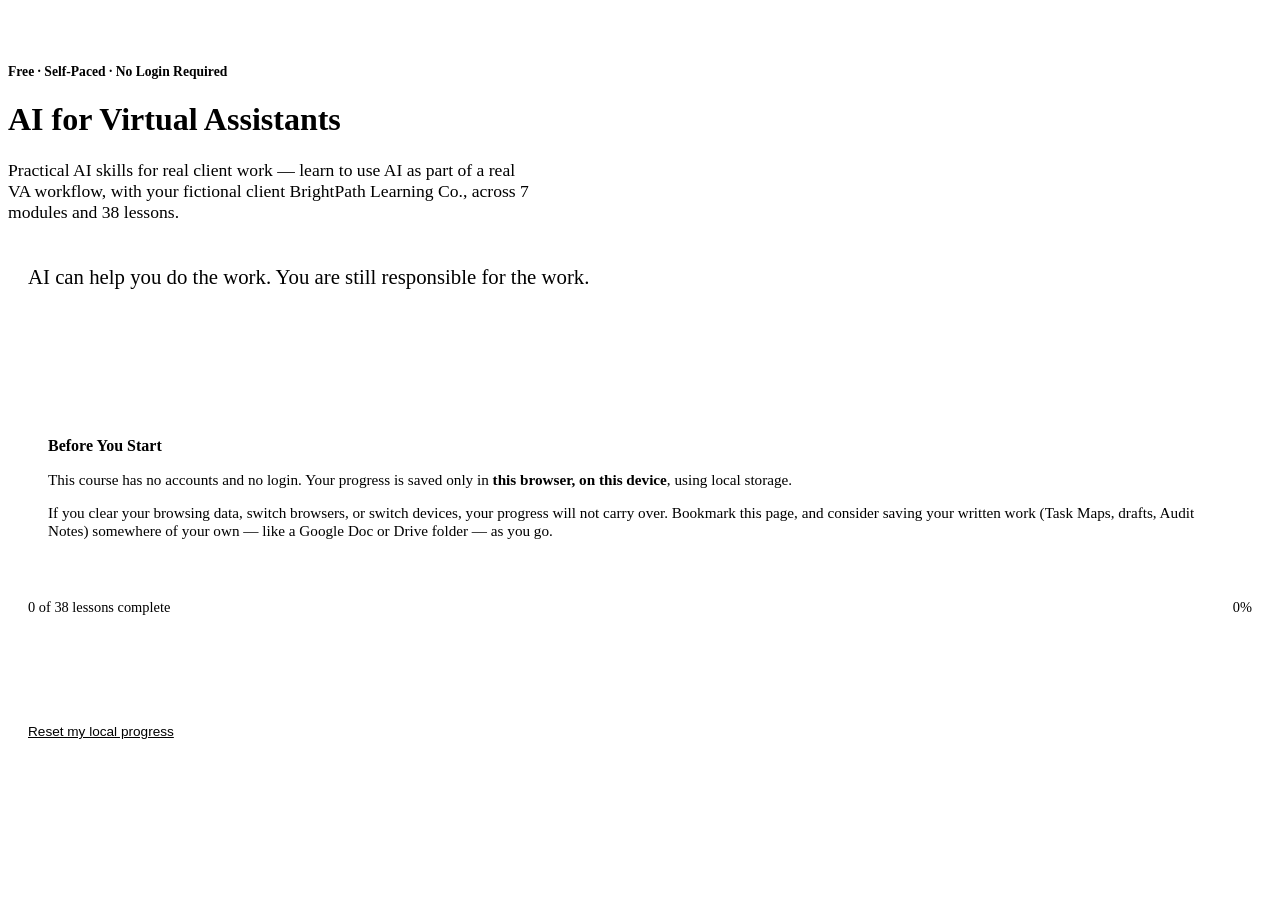
==== index.html @ 712a076e "Add files via upload" ====
<!DOCTYPE html>
<html lang="en">
<head>
<meta charset="UTF-8">
<meta name="viewport" content="width=device-width, initial-scale=1.0">
<title>AI for Virtual Assistants — Practical AI Skills for Real Client Work</title>
<link rel="preconnect" href="https://fonts.googleapis.com">
<link href="https://fonts.googleapis.com/css2?family=Newsreader:wght@500;600;700&family=Inter:wght@400;500;600;700&display=swap" rel="stylesheet">
<link rel="stylesheet" href="/shared/tokens.css">
<style>
  header.hero {
    border-bottom: 1px solid var(--rule);
    padding: 56px 0 40px;
  }
  .eyebrow {
    font-size: 0.85rem;
    color: var(--human);
    font-weight: 600;
    margin-bottom: 10px;
  }
  .hero p.lede { font-size: 1.1rem; color: var(--ink-soft); max-width: 60ch; }
  .promise {
    font-family: var(--font-display);
    font-size: 1.3rem;
    margin: 24px 0 0;
    padding: 18px 20px;
    border-left: 3px solid var(--human);
    background: var(--human-tint);
    border-radius: 0 var(--radius) var(--radius) 0;
  }

  .notice {
    margin: 32px 0;
    padding: 18px 20px;
    background: var(--ai-tint);
    border: 1px solid var(--ai-border);
    border-radius: var(--radius);
  }
  .notice h3 { margin-top: 0; font-size: 1rem; color: var(--ai); }
  .notice p { font-size: 0.95rem; color: var(--ink-soft); margin-bottom: 0.6em; }

  main.wrap { padding: 40px 20px 80px; }

  .course-progress { margin-bottom: 40px; }
  .course-progress .stat-row {
    display: flex;
    justify-content: space-between;
    font-size: 0.9rem;
    color: var(--ink-soft);
    margin-bottom: 8px;
  }

  .module-list { display: flex; flex-direction: column; gap: 14px; }
  .module-card {
    display: block;
    text-decoration: none;
    color: inherit;
  }
  .module-card .card:hover { border-color: var(--human); }
  .module-head {
    display: flex;
    justify-content: space-between;
    align-items: baseline;
    gap: 12px;
  }
  .module-num {
    font-family: var(--font-display);
    color: var(--human);
    font-weight: 600;
    font-size: 0.95rem;
  }
  .module-title { font-family: var(--font-display); font-size: 1.15rem; margin: 4px 0 10px; }
  .module-meta { font-size: 0.85rem; color: var(--ink-soft); }

  .reset-row {
    margin-top: 48px;
    padding-top: 20px;
    border-top: 1px solid var(--rule);
    font-size: 0.85rem;
    color: var(--ink-soft);
  }
  .reset-row button {
    background: none;
    border: none;
    color: var(--ink-soft);
    text-decoration: underline;
    cursor: pointer;
    font-size: 0.85rem;
    padding: 0;
  }
</style>
</head>
<body>

<header class="hero">
  <div class="wrap">
    <div class="eyebrow">Free · Self-Paced · No Login Required</div>
    <h1>AI for Virtual Assistants</h1>
    <p class="lede">Practical AI skills for real client work — learn to use AI as part of a real VA workflow, with your fictional client BrightPath Learning Co., across 7 modules and 38 lessons.</p>
    <p class="promise">AI can help you do the work. You are still responsible for the work.</p>
  </div>
</header>

<main class="wrap">

  <div class="notice">
    <h3>Before You Start</h3>
    <p>This course has no accounts and no login. Your progress is saved only in <strong>this browser, on this device</strong>, using local storage.</p>
    <p>If you clear your browsing data, switch browsers, or switch devices, your progress will not carry over. Bookmark this page, and consider saving your written work (Task Maps, drafts, Audit Notes) somewhere of your own — like a Google Doc or Drive folder — as you go.</p>
  </div>

  <section class="course-progress">
    <div class="stat-row">
      <span id="progressLabel">0 of 38 lessons complete</span>
      <span id="progressPercent">0%</span>
    </div>
    <div class="progress-track"><div class="progress-fill" id="progressFill" style="width:0%"></div></div>
  </section>

  <section class="module-list" id="moduleList"></section>

  <div class="reset-row">
    <button id="resetBtn" type="button">Reset my local progress</button>
  </div>

</main>

<script src="/shared/course-data.js"></script>
<script src="/shared/progress.js"></script>
<script>
  function render() {
    const cp = AIVAProgress.courseProgress();
    const pct = Math.round((cp.done / cp.total) * 100);
    document.getElementById('progressLabel').textContent = `${cp.done} of ${cp.total} lessons complete`;
    document.getElementById('progressPercent').textContent = `${pct}%`;
    document.getElementById('progressFill').style.width = pct + '%';

    const list = document.getElementById('moduleList');
    list.innerHTML = '';
    COURSE_DATA.modules.forEach(m => {
      const mp = AIVAProgress.moduleProgress(m.id);
      const firstLesson = m.lessons[0];
      const a = document.createElement('a');
      a.className = 'module-card';
      a.href = COURSE_DATA.lessonPath({ ...firstLesson, moduleSlug: m.slug });
      a.innerHTML = `
        <div class="card">
          <div class="module-head">
            <span class="module-num">Module ${m.id}</span>
            <span class="module-meta">${mp.done}/${mp.total} lessons</span>
          </div>
          <div class="module-title">${m.title}</div>
          <div class="progress-track"><div class="progress-fill" style="width:${Math.round((mp.done/mp.total)*100)}%"></div></div>
        </div>`;
      list.appendChild(a);
    });
  }

  document.getElementById('resetBtn').addEventListener('click', () => {
    if (confirm('This clears all locally saved progress in this browser. This cannot be undone. Continue?')) {
      AIVAProgress.reset();
      render();
    }
  });

  render();
</script>

</body>
</html>
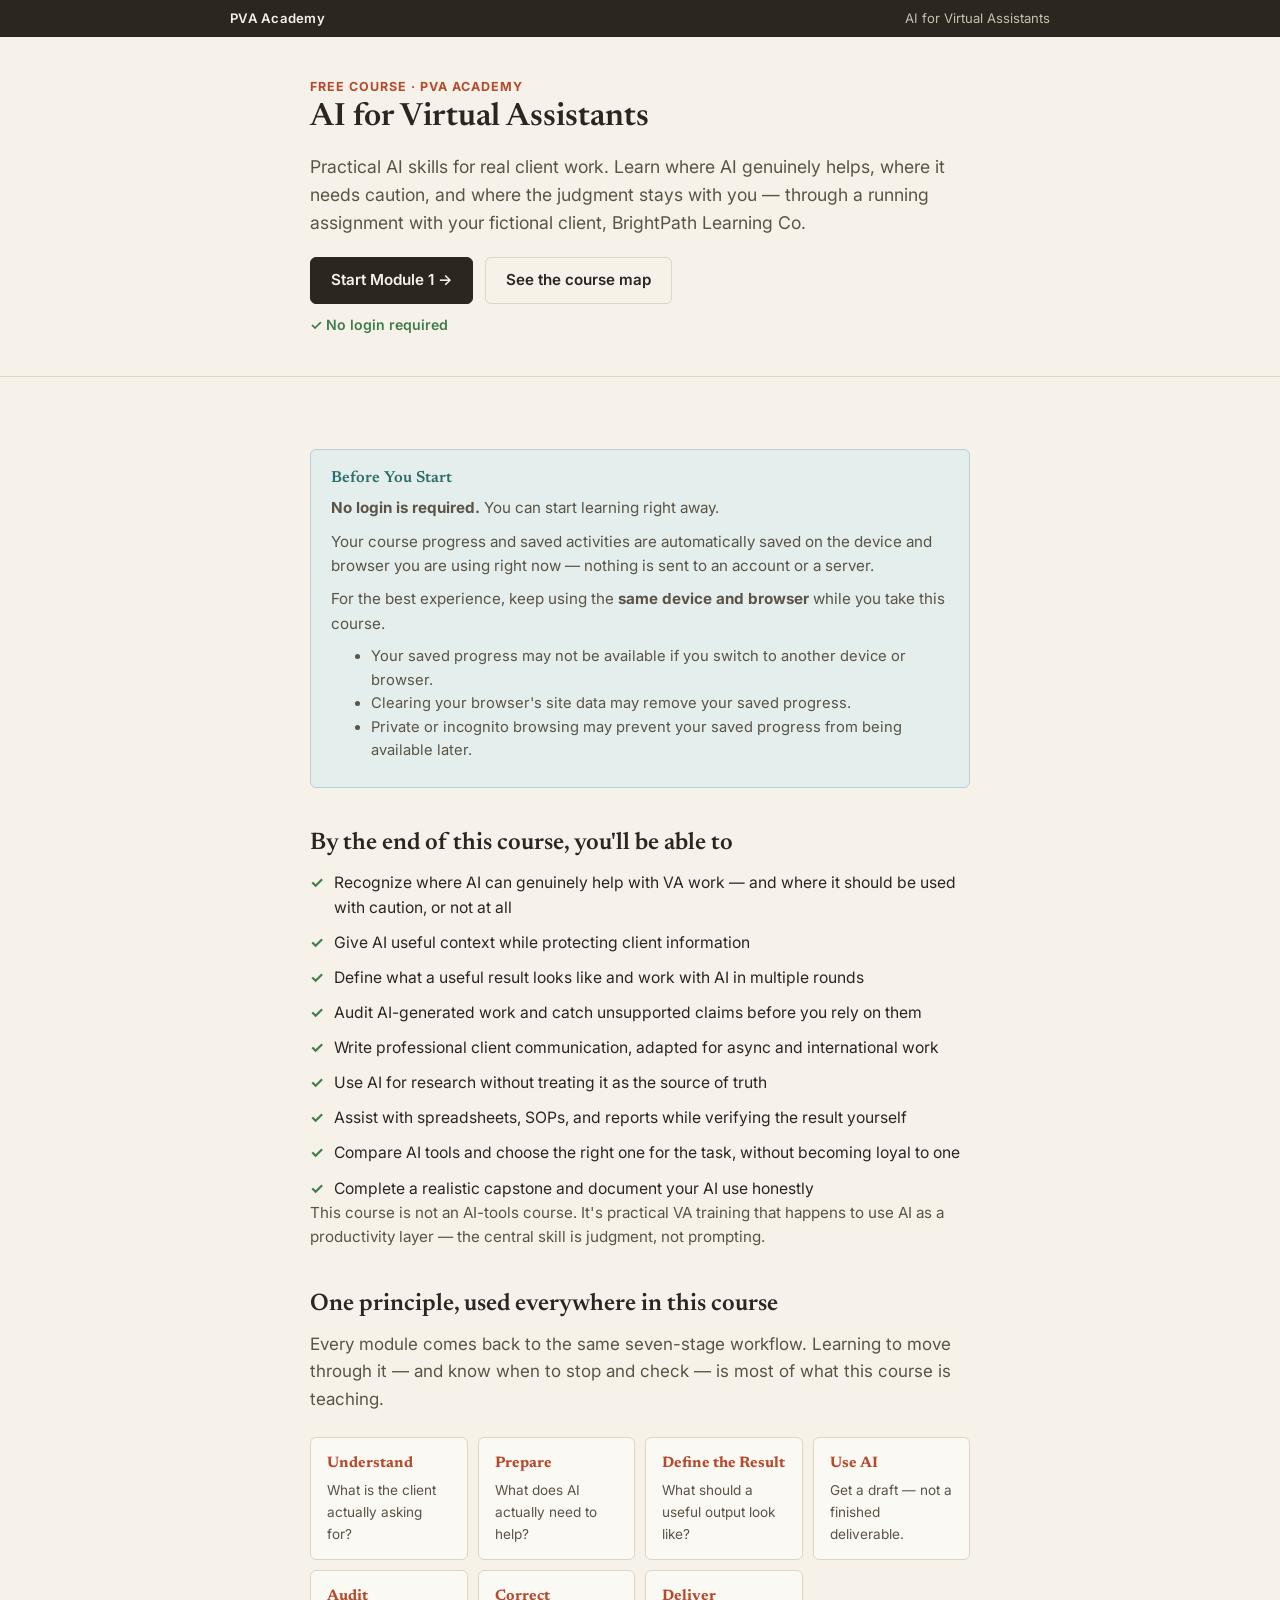
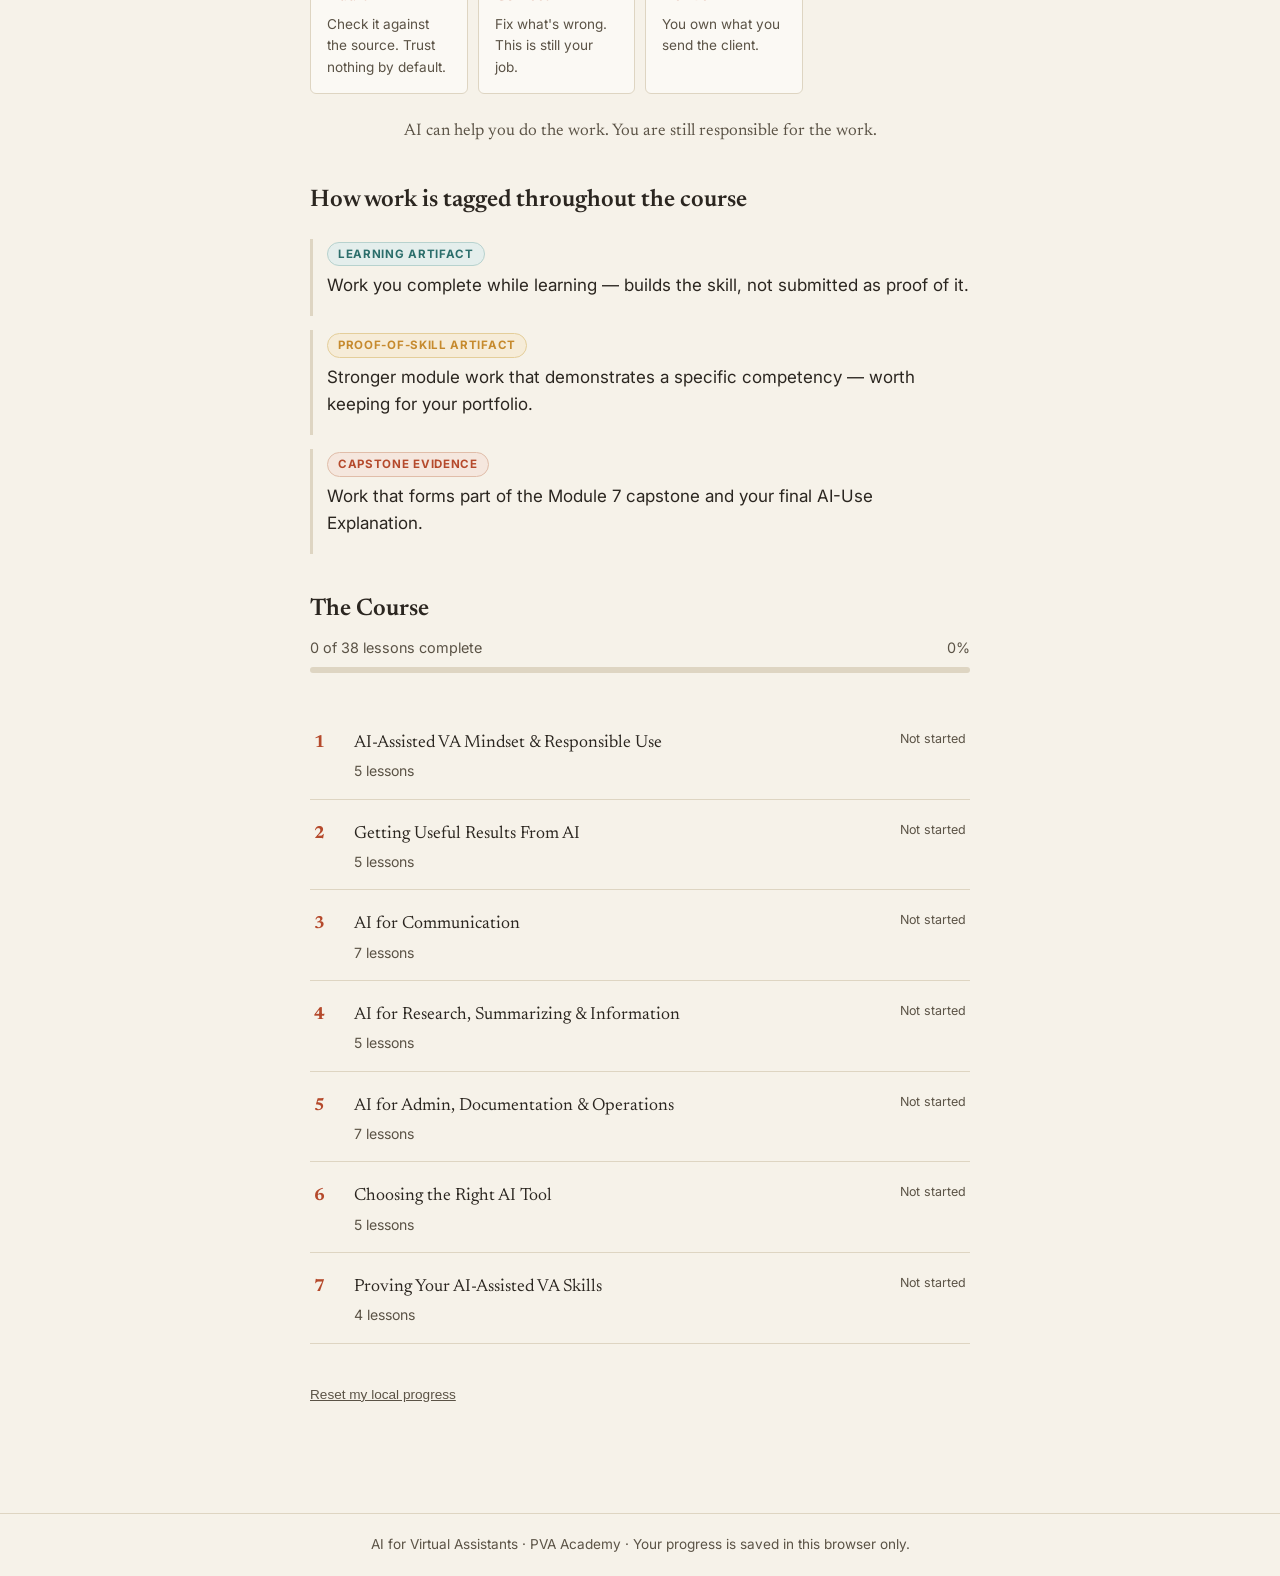
==== commit e99c3b2a: "Add files via upload" ====
--- a/index.html
+++ b/index.html
@@ -3,101 +3,59 @@
 <head>
 <meta charset="UTF-8">
 <meta name="viewport" content="width=device-width, initial-scale=1.0">
-<title>AI for Virtual Assistants — Practical AI Skills for Real Client Work</title>
+<title>AI for Virtual Assistants — Free Course — PVA Academy</title>
 <link rel="preconnect" href="https://fonts.googleapis.com">
 <link href="https://fonts.googleapis.com/css2?family=Newsreader:wght@500;600;700&family=Inter:wght@400;500;600;700&display=swap" rel="stylesheet">
 <link rel="stylesheet" href="/shared/tokens.css">
 <style>
-  header.hero {
-    border-bottom: 1px solid var(--rule);
-    padding: 56px 0 40px;
-  }
-  .eyebrow {
-    font-size: 0.85rem;
-    color: var(--human);
-    font-weight: 600;
-    margin-bottom: 10px;
-  }
-  .hero p.lede { font-size: 1.1rem; color: var(--ink-soft); max-width: 60ch; }
-  .promise {
-    font-family: var(--font-display);
-    font-size: 1.3rem;
-    margin: 24px 0 0;
-    padding: 18px 20px;
-    border-left: 3px solid var(--human);
-    background: var(--human-tint);
-    border-radius: 0 var(--radius) var(--radius) 0;
-  }
+  header.hero { border-bottom: 1px solid var(--rule); padding: 40px 0 40px; }
+  .hero p.lede { font-size: 1.1rem; color: var(--ink-soft); max-width: 60ch; margin-top: 12px; }
+  .hero-ctas { display: flex; gap: 12px; flex-wrap: wrap; margin: 20px 0 10px; }
+  .no-login-note { font-size: 0.88rem; color: var(--verified); font-weight: 600; }
 
-  .notice {
-    margin: 32px 0;
-    padding: 18px 20px;
-    background: var(--ai-tint);
-    border: 1px solid var(--ai-border);
-    border-radius: var(--radius);
-  }
+  main.wrap { padding: 40px 20px 20px; }
+
+  .notice { margin: 32px 0; padding: 18px 20px; background: var(--ai-tint); border: 1px solid var(--ai-border); border-radius: var(--radius); }
   .notice h3 { margin-top: 0; font-size: 1rem; color: var(--ai); }
   .notice p { font-size: 0.95rem; color: var(--ink-soft); margin-bottom: 0.6em; }
+  .notice ul { font-size: 0.92rem; color: var(--ink-soft); margin: 0.4em 0; }
 
-  main.wrap { padding: 40px 20px 80px; }
+  .course-progress { margin: 40px 0; }
+  .course-progress .stat-row { display: flex; justify-content: space-between; font-size: 0.9rem; color: var(--ink-soft); margin-bottom: 8px; }
 
-  .course-progress { margin-bottom: 40px; }
-  .course-progress .stat-row {
-    display: flex;
-    justify-content: space-between;
-    font-size: 0.9rem;
-    color: var(--ink-soft);
-    margin-bottom: 8px;
-  }
+  ol.module-list { list-style: none; margin: 0; padding: 0; display: flex; flex-direction: column; gap: 4px; counter-reset: modnum; }
+  ol.module-list li { counter-increment: modnum; }
+  ol.module-list a { display: flex; gap: 14px; align-items: flex-start; text-decoration: none; color: inherit; padding: 16px 4px; border-bottom: 1px solid var(--rule); }
+  ol.module-list a:hover .m-title { color: var(--human); }
+  .m-num { font-family: var(--font-display); font-weight: 700; color: var(--human); font-size: 1.1rem; min-width: 26px; }
+  .m-num::before { content: counter(modnum); }
+  .m-title { font-family: var(--font-display); font-size: 1.1rem; margin-bottom: 3px; }
+  .m-desc { font-size: 0.88rem; color: var(--ink-soft); }
+  .m-status { font-size: 0.78rem; color: var(--ink-soft); white-space: nowrap; margin-left: auto; padding-left: 12px; }
 
-  .module-list { display: flex; flex-direction: column; gap: 14px; }
-  .module-card {
-    display: block;
-    text-decoration: none;
-    color: inherit;
-  }
-  .module-card .card:hover { border-color: var(--human); }
-  .module-head {
-    display: flex;
-    justify-content: space-between;
-    align-items: baseline;
-    gap: 12px;
-  }
-  .module-num {
-    font-family: var(--font-display);
-    color: var(--human);
-    font-weight: 600;
-    font-size: 0.95rem;
-  }
-  .module-title { font-family: var(--font-display); font-size: 1.15rem; margin: 4px 0 10px; }
-  .module-meta { font-size: 0.85rem; color: var(--ink-soft); }
-
-  .reset-row {
-    margin-top: 48px;
-    padding-top: 20px;
-    border-top: 1px solid var(--rule);
-    font-size: 0.85rem;
-    color: var(--ink-soft);
-  }
-  .reset-row button {
-    background: none;
-    border: none;
-    color: var(--ink-soft);
-    text-decoration: underline;
-    cursor: pointer;
-    font-size: 0.85rem;
-    padding: 0;
-  }
+  .reset-row { margin: 40px 0; font-size: 0.85rem; color: var(--ink-soft); }
+  .reset-row button { background: none; border: none; color: var(--ink-soft); text-decoration: underline; cursor: pointer; font-size: 0.85rem; padding: 0; }
 </style>
 </head>
 <body>
 
+<div class="pva-topbar">
+  <div class="wrap-wide">
+    <a href="https://probinsiyanongva.org/" target="_blank" rel="noopener">PVA Academy</a>
+    <span class="course-name">AI for Virtual Assistants</span>
+  </div>
+</div>
+
 <header class="hero">
   <div class="wrap">
-    <div class="eyebrow">Free · Self-Paced · No Login Required</div>
+    <div class="eyebrow-tracked">Free Course · PVA Academy</div>
     <h1>AI for Virtual Assistants</h1>
-    <p class="lede">Practical AI skills for real client work — learn to use AI as part of a real VA workflow, with your fictional client BrightPath Learning Co., across 7 modules and 38 lessons.</p>
-    <p class="promise">AI can help you do the work. You are still responsible for the work.</p>
+    <p class="lede">Practical AI skills for real client work. Learn where AI genuinely helps, where it needs caution, and where the judgment stays with you — through a running assignment with your fictional client, BrightPath Learning Co.</p>
+    <div class="hero-ctas">
+      <a class="btn" href="/module-1/">Start Module 1 →</a>
+      <a class="btn btn-secondary" href="#modules">See the course map</a>
+    </div>
+    <div class="no-login-note">✓ No login required</div>
   </div>
 </header>
 
@@ -105,11 +63,61 @@
 
   <div class="notice">
     <h3>Before You Start</h3>
-    <p>This course has no accounts and no login. Your progress is saved only in <strong>this browser, on this device</strong>, using local storage.</p>
-    <p>If you clear your browsing data, switch browsers, or switch devices, your progress will not carry over. Bookmark this page, and consider saving your written work (Task Maps, drafts, Audit Notes) somewhere of your own — like a Google Doc or Drive folder — as you go.</p>
+    <p><strong>No login is required.</strong> You can start learning right away.</p>
+    <p>Your course progress and saved activities are automatically saved on the device and browser you are using right now — nothing is sent to an account or a server.</p>
+    <p>For the best experience, keep using the <strong>same device and browser</strong> while you take this course.</p>
+    <ul>
+      <li>Your saved progress may not be available if you switch to another device or browser.</li>
+      <li>Clearing your browser's site data may remove your saved progress.</li>
+      <li>Private or incognito browsing may prevent your saved progress from being available later.</li>
+    </ul>
   </div>
 
-  <section class="course-progress">
+  <h2>By the end of this course, you'll be able to</h2>
+  <ul class="check-list">
+    <li>Recognize where AI can genuinely help with VA work — and where it should be used with caution, or not at all</li>
+    <li>Give AI useful context while protecting client information</li>
+    <li>Define what a useful result looks like and work with AI in multiple rounds</li>
+    <li>Audit AI-generated work and catch unsupported claims before you rely on them</li>
+    <li>Write professional client communication, adapted for async and international work</li>
+    <li>Use AI for research without treating it as the source of truth</li>
+    <li>Assist with spreadsheets, SOPs, and reports while verifying the result yourself</li>
+    <li>Compare AI tools and choose the right one for the task, without becoming loyal to one</li>
+    <li>Complete a realistic capstone and document your AI use honestly</li>
+  </ul>
+  <p style="color:var(--ink-soft); font-size:0.95rem;">This course is not an AI-tools course. It's practical VA training that happens to use AI as a productivity layer — the central skill is judgment, not prompting.</p>
+
+  <h2>One principle, used everywhere in this course</h2>
+  <p style="color:var(--ink-soft);">Every module comes back to the same seven-stage workflow. Learning to move through it — and know when to stop and check — is most of what this course is teaching.</p>
+  <div class="framework-grid">
+    <div class="framework-card"><div class="fw-label">Understand</div><div class="fw-desc">What is the client actually asking for?</div></div>
+    <div class="framework-card"><div class="fw-label">Prepare</div><div class="fw-desc">What does AI actually need to help?</div></div>
+    <div class="framework-card"><div class="fw-label">Define the Result</div><div class="fw-desc">What should a useful output look like?</div></div>
+    <div class="framework-card"><div class="fw-label">Use AI</div><div class="fw-desc">Get a draft — not a finished deliverable.</div></div>
+    <div class="framework-card"><div class="fw-label">Audit</div><div class="fw-desc">Check it against the source. Trust nothing by default.</div></div>
+    <div class="framework-card"><div class="fw-label">Correct</div><div class="fw-desc">Fix what's wrong. This is still your job.</div></div>
+    <div class="framework-card"><div class="fw-label">Deliver</div><div class="fw-desc">You own what you send the client.</div></div>
+  </div>
+  <p style="text-align:center; font-family:var(--font-display); font-size:1.05rem; color:var(--ink-soft);">AI can help you do the work. You are still responsible for the work.</p>
+
+  <h2>How work is tagged throughout the course</h2>
+  <div class="tag-legend">
+    <div class="tag-legend-item">
+      <span class="tag-label tag-learning">Learning Artifact</span>
+      <p>Work you complete while learning — builds the skill, not submitted as proof of it.</p>
+    </div>
+    <div class="tag-legend-item">
+      <span class="tag-label tag-proof">Proof-of-Skill Artifact</span>
+      <p>Stronger module work that demonstrates a specific competency — worth keeping for your portfolio.</p>
+    </div>
+    <div class="tag-legend-item">
+      <span class="tag-label tag-capstone">Capstone Evidence</span>
+      <p>Work that forms part of the Module 7 capstone and your final AI-Use Explanation.</p>
+    </div>
+  </div>
+
+  <section class="course-progress" id="modules">
+    <h2 style="margin-top:0;">The Course</h2>
     <div class="stat-row">
       <span id="progressLabel">0 of 38 lessons complete</span>
       <span id="progressPercent">0%</span>
@@ -117,13 +125,15 @@
     <div class="progress-track"><div class="progress-fill" id="progressFill" style="width:0%"></div></div>
   </section>
 
-  <section class="module-list" id="moduleList"></section>
+  <ol class="module-list" id="moduleList"></ol>
 
   <div class="reset-row">
     <button id="resetBtn" type="button">Reset my local progress</button>
   </div>
 
 </main>
+
+<footer class="site-footer">AI for Virtual Assistants · PVA Academy · Your progress is saved in this browser only.</footer>
 
 <script src="/shared/course-data.js"></script>
 <script src="/shared/progress.js"></script>
@@ -139,20 +149,18 @@
     list.innerHTML = '';
     COURSE_DATA.modules.forEach(m => {
       const mp = AIVAProgress.moduleProgress(m.id);
-      const firstLesson = m.lessons[0];
-      const a = document.createElement('a');
-      a.className = 'module-card';
-      a.href = COURSE_DATA.lessonPath({ ...firstLesson, moduleSlug: m.slug });
-      a.innerHTML = `
-        <div class="card">
-          <div class="module-head">
-            <span class="module-num">Module ${m.id}</span>
-            <span class="module-meta">${mp.done}/${mp.total} lessons</span>
-          </div>
-          <div class="module-title">${m.title}</div>
-          <div class="progress-track"><div class="progress-fill" style="width:${Math.round((mp.done/mp.total)*100)}%"></div></div>
-        </div>`;
-      list.appendChild(a);
+      const li = document.createElement('li');
+      const statusText = mp.done === 0 ? 'Not started' : (mp.done === mp.total ? 'Complete' : `${mp.done}/${mp.total} lessons`);
+      li.innerHTML = `
+        <a href="${COURSE_DATA.modulePath(m)}">
+          <span class="m-num"></span>
+          <span>
+            <div class="m-title">${m.title}</div>
+            <div class="m-desc">${m.lessons.length} lessons</div>
+          </span>
+          <span class="m-status">${statusText}</span>
+        </a>`;
+      list.appendChild(li);
     });
   }
 
--- a/shared/tokens.css
+++ b/shared/tokens.css
@@ -0,0 +1,182 @@
+/* AI for Virtual Assistants — design tokens
+   Standalone visual identity, styled after the Real Estate Support VA
+   reference build (real-estate-support-va.pages.dev): tracked-caps eyebrow,
+   checkmark outcomes, labeled framework cards, evidence tag chips, a
+   🏠 Home breadcrumb, and a slim "PVA Academy" credit line at top. */
+
+:root {
+  --paper: #F6F2E9;
+  --paper-raised: #FBF9F4;
+  --ink: #2B2620;
+  --ink-soft: #5B5346;
+  --rule: #DED5C2;
+
+  /* The core duality: AI drafts (teal) vs. the VA's final call (rust) */
+  --ai: #2C6E6B;
+  --ai-tint: #E4EEEC;
+  --ai-border: #B7D2CE;
+
+  --human: #B54A2C;
+  --human-tint: #F5E7DE;
+  --human-border: #E0BDA9;
+
+  --caution: #C68A2E;
+  --caution-tint: #F6ECD8;
+  --verified: #3F7D4C;
+  --verified-tint: #E4EEE3;
+
+  --font-display: "Newsreader", Georgia, serif;
+  --font-body: "Inter", -apple-system, BlinkMacSystemFont, "Segoe UI", sans-serif;
+
+  --radius: 6px;
+  --max-w: 700px;
+  --max-w-wide: 860px;
+}
+
+* { box-sizing: border-box; }
+html { scroll-behavior: smooth; }
+
+body {
+  margin: 0;
+  background: var(--paper);
+  color: var(--ink);
+  font-family: var(--font-body);
+  font-size: 17px;
+  line-height: 1.6;
+}
+
+h1, h2, h3 { font-family: var(--font-display); font-weight: 600; line-height: 1.25; color: var(--ink); margin: 0 0 0.5em; }
+h1 { font-size: 2rem; }
+h2 { font-size: 1.5rem; margin-top: 2.5rem; }
+h3 { font-size: 1.15rem; margin-top: 2rem; }
+p { margin: 0 0 1em; }
+a { color: var(--human); }
+a:focus-visible, button:focus-visible, [tabindex]:focus-visible { outline: 2px solid var(--human); outline-offset: 2px; }
+
+.wrap { max-width: var(--max-w); margin: 0 auto; padding: 0 20px; }
+.wrap-wide { max-width: var(--max-w-wide); margin: 0 auto; padding: 0 20px; }
+
+/* ---- Slim PVA Academy top bar (every page) ---- */
+.pva-topbar { background: var(--ink); color: var(--paper); }
+.pva-topbar .wrap-wide { display: flex; align-items: center; justify-content: space-between; padding: 8px 20px; font-size: 0.82rem; }
+.pva-topbar a { color: var(--paper); text-decoration: none; font-weight: 600; letter-spacing: 0.02em; }
+.pva-topbar a:hover { text-decoration: underline; }
+.pva-topbar .course-name { color: #C9C0AE; }
+
+/* ---- Route bar / breadcrumb (🏠 Home style) ---- */
+.route-bar { border-bottom: 1px solid var(--rule); background: var(--paper-raised); }
+.route-bar .wrap-wide { display: flex; align-items: center; gap: 8px; padding-top: 12px; padding-bottom: 12px; font-size: 0.9rem; color: var(--ink-soft); flex-wrap: wrap; }
+.route-bar a { color: var(--ink-soft); text-decoration: none; }
+.route-bar a:hover { color: var(--human); text-decoration: underline; }
+.route-bar .current { color: var(--ink); }
+.route-bar .progress-count { margin-left: auto; font-weight: 600; color: var(--ink); }
+
+/* ---- Eyebrow (tracked caps label) ---- */
+.eyebrow-tracked { font-size: 0.78rem; font-weight: 700; letter-spacing: 0.08em; text-transform: uppercase; color: var(--human); }
+
+/* ---- Checkmark outcome list ---- */
+.check-list { list-style: none; margin: 0; padding: 0; display: flex; flex-direction: column; gap: 10px; }
+.check-list li { display: flex; gap: 10px; align-items: flex-start; font-size: 0.98rem; }
+.check-list li::before { content: "✓"; color: var(--verified); font-weight: 700; flex: none; }
+
+/* ---- Framework highlight cards (e.g. the 7-stage workflow) ---- */
+.framework-grid { display: grid; grid-template-columns: repeat(auto-fit, minmax(150px, 1fr)); gap: 10px; margin: 1.5rem 0; }
+.framework-card { border: 1px solid var(--rule); background: var(--paper-raised); border-radius: var(--radius); padding: 14px 16px; }
+.framework-card .fw-label { font-family: var(--font-display); font-weight: 700; font-size: 0.95rem; color: var(--human); margin-bottom: 4px; }
+.framework-card .fw-desc { font-size: 0.85rem; color: var(--ink-soft); }
+
+/* ---- Evidence tag legend + inline tag chips ---- */
+.tag-legend { display: flex; flex-direction: column; gap: 14px; margin: 1.5rem 0; }
+.tag-legend-item { border-left: 3px solid var(--rule); padding-left: 14px; }
+.tag-label { display: inline-block; font-size: 0.72rem; font-weight: 700; letter-spacing: 0.06em; text-transform: uppercase; padding: 2px 10px; border-radius: 999px; margin-bottom: 6px; }
+.tag-learning { background: var(--ai-tint); color: var(--ai); border: 1px solid var(--ai-border); }
+.tag-proof { background: var(--caution-tint); color: var(--caution); border: 1px solid #E4CE9A; }
+.tag-capstone { background: var(--human-tint); color: var(--human); border: 1px solid var(--human-border); }
+
+/* ---- AI draft / human-final device ---- */
+.ai-draft { background: var(--ai-tint); border: 1px solid var(--ai-border); border-radius: var(--radius); padding: 16px 18px; margin: 0 0 4px; }
+.ai-draft::before { content: "AI draft"; display: inline-block; font-size: 0.72rem; font-weight: 600; letter-spacing: 0.02em; color: var(--ai); background: var(--paper-raised); border: 1px solid var(--ai-border); border-radius: 999px; padding: 2px 10px; margin-bottom: 10px; }
+.human-final { background: var(--human-tint); border: 1px solid var(--human-border); border-radius: var(--radius); padding: 16px 18px; margin: 4px 0 1.5em; }
+.human-final::before { content: "VA's final version"; display: inline-block; font-size: 0.72rem; font-weight: 600; letter-spacing: 0.02em; color: var(--human); background: var(--paper-raised); border: 1px solid var(--human-border); border-radius: 999px; padding: 2px 10px; margin-bottom: 10px; }
+
+/* ---- Category chips (AI Can Help / Caution / Human) ---- */
+.chip { display: inline-block; border-radius: 999px; padding: 3px 12px; font-size: 0.82rem; font-weight: 600; border: 1px solid transparent; }
+.chip-ai { background: var(--ai-tint); color: var(--ai); border-color: var(--ai-border); }
+.chip-caution { background: var(--caution-tint); color: var(--caution); border-color: #E4CE9A; }
+.chip-human { background: var(--human-tint); color: var(--human); border-color: var(--human-border); }
+
+/* ---- Buttons ---- */
+.btn { display: inline-block; font-family: var(--font-body); font-size: 0.95rem; font-weight: 600; padding: 10px 20px; border-radius: var(--radius); border: 1px solid var(--ink); background: var(--ink); color: var(--paper); cursor: pointer; text-decoration: none; }
+.btn:hover { background: #443C31; }
+.btn-secondary { background: transparent; color: var(--ink); border: 1px solid var(--rule); }
+.btn-secondary:hover { border-color: var(--ink); }
+.btn:disabled { opacity: 0.45; cursor: not-allowed; }
+
+.card { background: var(--paper-raised); border: 1px solid var(--rule); border-radius: var(--radius); padding: 20px 22px; }
+
+.progress-track { height: 6px; background: var(--rule); border-radius: 999px; overflow: hidden; }
+.progress-fill { height: 100%; background: var(--human); border-radius: 999px; transition: width 0.4s ease; }
+
+/* ---- Module contents jump-nav (collapsible) ---- */
+.contents-nav { border: 1px solid var(--rule); border-radius: var(--radius); background: var(--paper-raised); margin: 1.5rem 0 2.5rem; }
+.contents-nav summary { cursor: pointer; padding: 12px 18px; font-weight: 600; font-size: 0.95rem; list-style: none; display: flex; justify-content: space-between; }
+.contents-nav summary::-webkit-details-marker { display: none; }
+.contents-nav summary::after { content: "▾"; color: var(--ink-soft); }
+.contents-nav[open] summary::after { content: "▴"; }
+.contents-nav-body { padding: 0 18px 16px; }
+.contents-nav-group { font-size: 0.75rem; text-transform: uppercase; letter-spacing: 0.05em; color: var(--ink-soft); margin: 14px 0 6px; }
+.contents-nav-group:first-child { margin-top: 0; }
+.contents-nav ol { margin: 0; padding-left: 1.2em; font-size: 0.92rem; }
+.contents-nav li { margin-bottom: 4px; }
+.contents-nav a { text-decoration: none; }
+.contents-nav .status-dot { display: inline-block; width: 7px; height: 7px; border-radius: 50%; background: var(--rule); margin-right: 6px; }
+.contents-nav .status-dot.done { background: var(--verified); }
+
+/* ---- Lesson section within module page ---- */
+.lesson-section { border-top: 1px solid var(--rule); padding-top: 2.5rem; margin-top: 3rem; scroll-margin-top: 20px; }
+.lesson-section:first-of-type { border-top: none; margin-top: 2rem; padding-top: 0; }
+.lesson-num-badge { font-family: var(--font-display); font-weight: 700; color: var(--human); font-size: 0.95rem; }
+.mark-complete-row { text-align: center; margin-top: 2rem; padding: 20px; background: var(--paper-raised); border: 1px solid var(--rule); border-radius: var(--radius); }
+.mark-complete-row.is-done { background: var(--verified-tint); border-color: #BEDCC1; }
+.status-msg { font-size: 0.87rem; color: var(--ink-soft); margin-top: 8px; }
+.coming-soon { text-align: center; padding: 30px; color: var(--ink-soft); font-style: italic; border: 1px dashed var(--rule); border-radius: var(--radius); }
+
+/* ---- Footer credit line ---- */
+.site-footer { border-top: 1px solid var(--rule); margin-top: 3rem; padding: 20px; text-align: center; font-size: 0.85rem; color: var(--ink-soft); }
+
+/* ---- Practice exercise ---- */
+.practice-item { border: 1px solid var(--rule); border-radius: var(--radius); padding: 18px 20px; margin-bottom: 16px; background: var(--paper-raised); }
+.practice-item p.scenario { margin-bottom: 12px; }
+.practice-choices { display: flex; flex-wrap: wrap; gap: 8px; margin-bottom: 10px; }
+.practice-choices button { font-family: var(--font-body); font-size: 0.88rem; font-weight: 600; padding: 7px 14px; border-radius: 999px; border: 1px solid var(--rule); background: var(--paper); cursor: pointer; }
+.practice-choices button.selected-a { border-color: var(--ai-border); background: var(--ai-tint); color: var(--ai); }
+.practice-choices button.selected-b { border-color: #E4CE9A; background: var(--caution-tint); color: var(--caution); }
+.practice-choices button.selected-c { border-color: var(--human-border); background: var(--human-tint); color: var(--human); }
+.practice-reveal { display: none; font-size: 0.92rem; color: var(--ink-soft); border-top: 1px solid var(--rule); padding-top: 10px; margin-top: 6px; }
+.practice-reveal.show { display: block; }
+.practice-reveal .answer-tag { font-weight: 700; }
+
+/* ---- Task map (PROVE) ---- */
+.task-map-row { border: 1px solid var(--rule); border-radius: var(--radius); padding: 16px 18px; margin-bottom: 12px; background: var(--paper-raised); }
+.task-map-row label { display: block; font-size: 0.82rem; font-weight: 600; color: var(--ink-soft); margin: 10px 0 4px; }
+.task-map-row label:first-child { margin-top: 0; }
+.task-map-row input[type=text], .task-map-row textarea, .task-map-row select { width: 100%; font-family: var(--font-body); font-size: 0.95rem; padding: 8px 10px; border: 1px solid var(--rule); border-radius: 4px; background: var(--paper); color: var(--ink); }
+.task-map-row textarea { resize: vertical; min-height: 44px; }
+.task-num { font-family: var(--font-display); font-weight: 600; color: var(--human); margin-bottom: 4px; }
+
+textarea.full-input, input.full-input { width: 100%; font-family: var(--font-body); font-size: 0.95rem; padding: 10px 12px; border: 1px solid var(--rule); border-radius: 4px; background: var(--paper-raised); color: var(--ink); margin-bottom: 14px; }
+textarea.full-input { min-height: 70px; resize: vertical; }
+.save-note { font-size: 0.85rem; color: var(--ink-soft); font-style: italic; }
+
+.standard-box { background: var(--verified-tint); border: 1px solid #BEDCC1; border-radius: var(--radius); padding: 16px 20px; margin: 1.5em 0; font-family: var(--font-display); font-size: 1.1rem; }
+.workflow-line { font-family: var(--font-display); text-align: center; font-size: 1rem; color: var(--ink-soft); margin: 1.5em 0; padding: 12px; border-top: 1px dashed var(--rule); border-bottom: 1px dashed var(--rule); }
+
+.example-map { display: grid; gap: 4px; margin: 1.5em 0; }
+.example-map .step { display: flex; justify-content: space-between; align-items: center; gap: 12px; padding: 10px 16px; border-radius: var(--radius); background: var(--paper-raised); border: 1px solid var(--rule); font-size: 0.95rem; }
+
+.category-block { border: 1px solid var(--rule); border-radius: var(--radius); padding: 18px 22px; margin-bottom: 14px; }
+.category-block h3 { margin-top: 0; display: flex; align-items: center; gap: 10px; }
+.category-block ul { margin: 10px 0 0; padding-left: 1.2em; }
+
+@media (prefers-reduced-motion: reduce) { html { scroll-behavior: auto; } .progress-fill { transition: none; } }
+@media (max-width: 480px) { body { font-size: 16px; } h1 { font-size: 1.6rem; } }
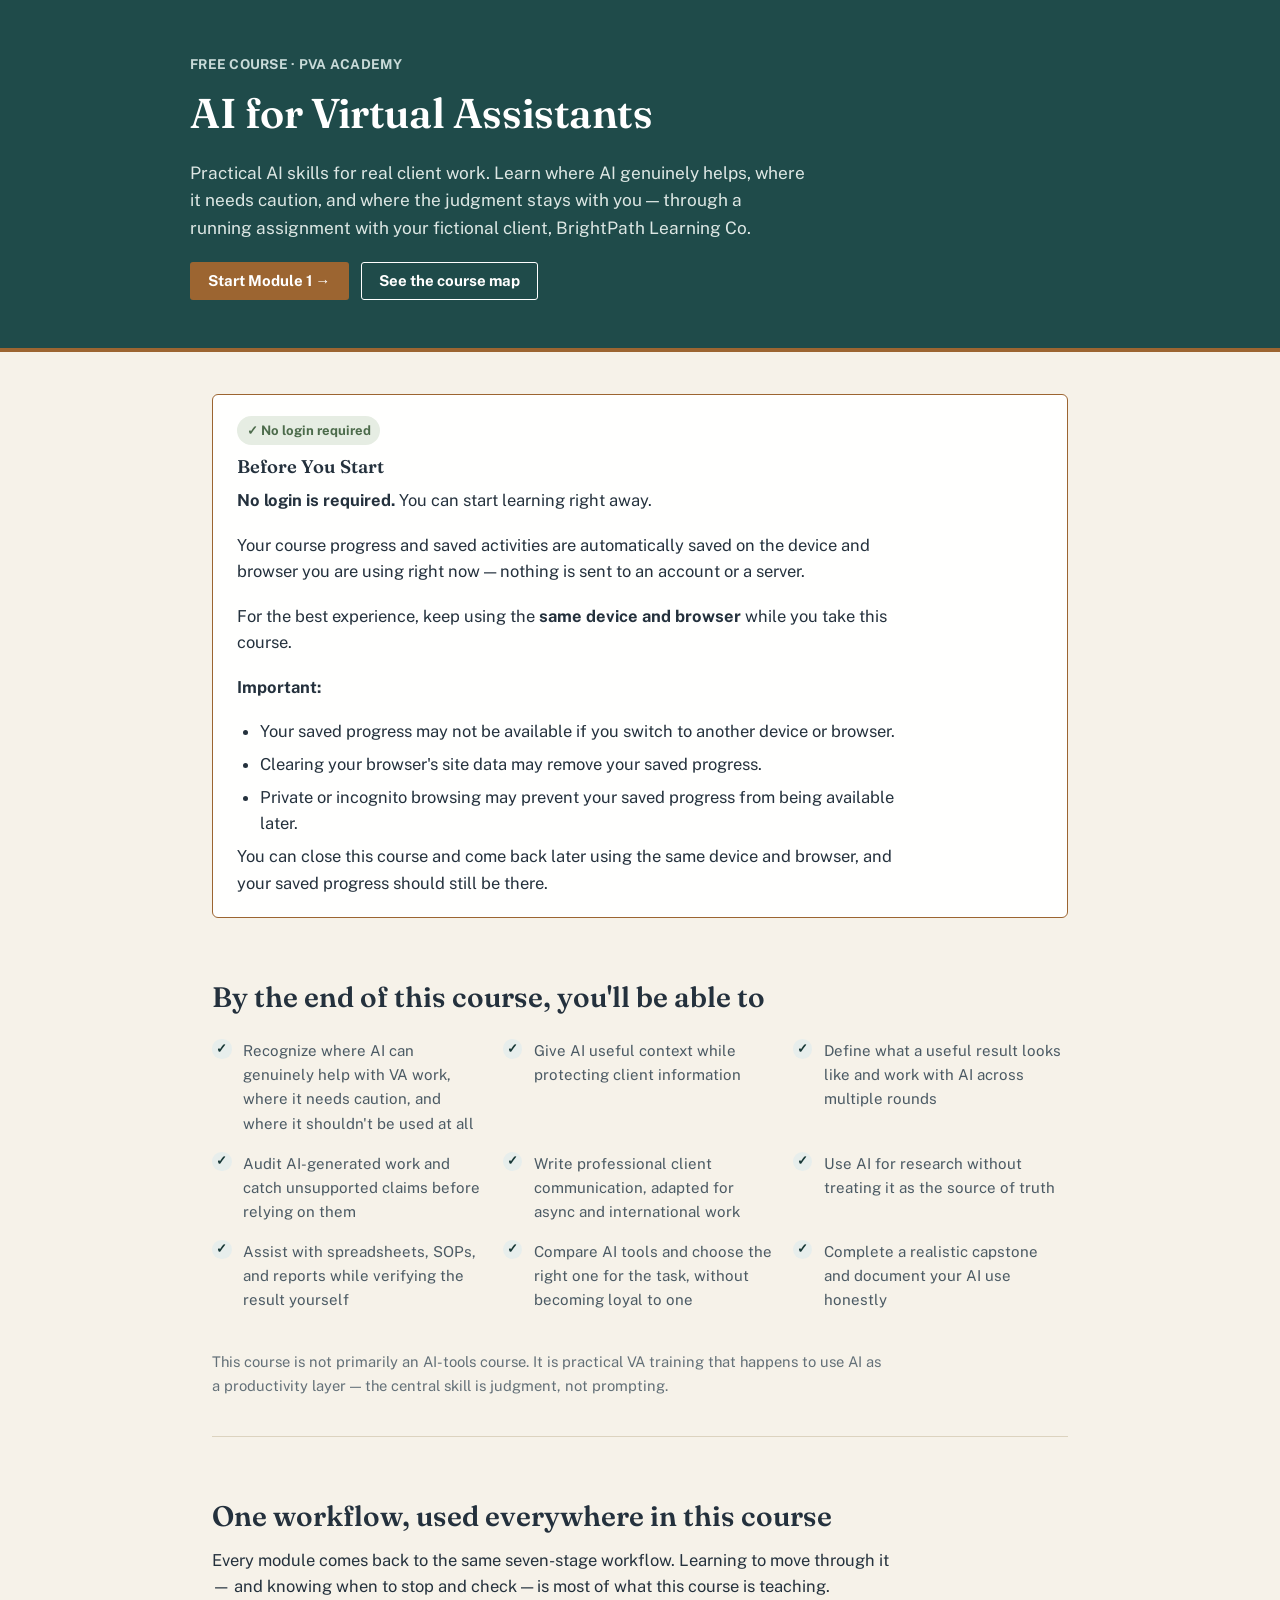
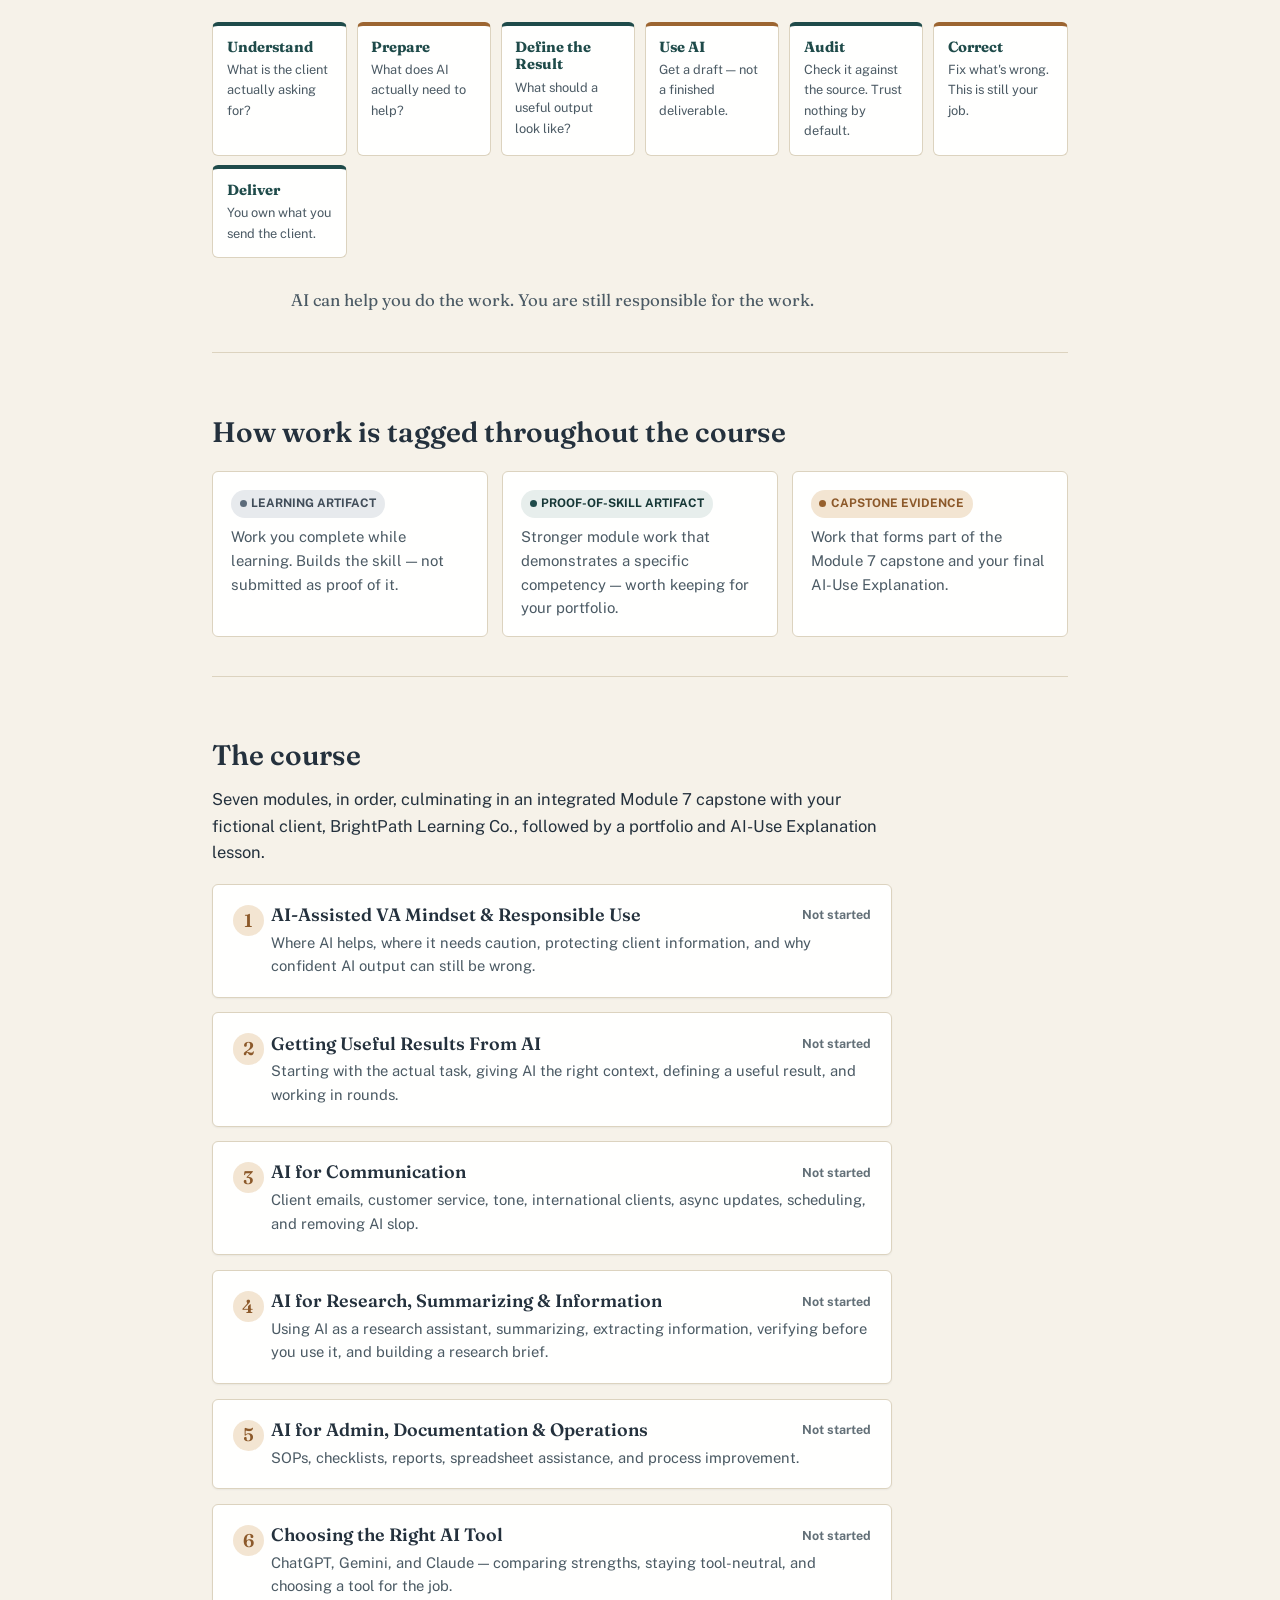
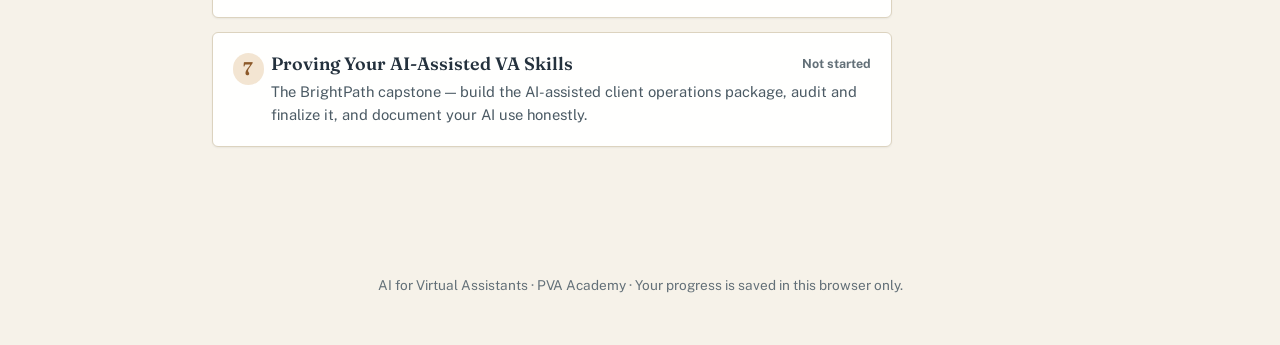
==== commit 72d12140: "Add files via upload" ====
--- a/index.html
+++ b/index.html
@@ -3,176 +3,173 @@
 <head>
 <meta charset="UTF-8">
 <meta name="viewport" content="width=device-width, initial-scale=1.0">
-<title>AI for Virtual Assistants — Free Course — PVA Academy</title>
-<link rel="preconnect" href="https://fonts.googleapis.com">
-<link href="https://fonts.googleapis.com/css2?family=Newsreader:wght@500;600;700&family=Inter:wght@400;500;600;700&display=swap" rel="stylesheet">
-<link rel="stylesheet" href="/shared/tokens.css">
-<style>
-  header.hero { border-bottom: 1px solid var(--rule); padding: 40px 0 40px; }
-  .hero p.lede { font-size: 1.1rem; color: var(--ink-soft); max-width: 60ch; margin-top: 12px; }
-  .hero-ctas { display: flex; gap: 12px; flex-wrap: wrap; margin: 20px 0 10px; }
-  .no-login-note { font-size: 0.88rem; color: var(--verified); font-weight: 600; }
+<title>AI for Virtual Assistants — Free Course</title>
+<meta name="description" content="A free, self-paced course teaching Filipino VAs how to use AI responsibly as part of real client work.">
+<link rel="stylesheet" href="shared/course.css">
+</head>
+<body data-page="hub">
+<a class="skip-link" href="#main">Skip to main content</a>
 
-  main.wrap { padding: 40px 20px 20px; }
-
-  .notice { margin: 32px 0; padding: 18px 20px; background: var(--ai-tint); border: 1px solid var(--ai-border); border-radius: var(--radius); }
-  .notice h3 { margin-top: 0; font-size: 1rem; color: var(--ai); }
-  .notice p { font-size: 0.95rem; color: var(--ink-soft); margin-bottom: 0.6em; }
-  .notice ul { font-size: 0.92rem; color: var(--ink-soft); margin: 0.4em 0; }
-
-  .course-progress { margin: 40px 0; }
-  .course-progress .stat-row { display: flex; justify-content: space-between; font-size: 0.9rem; color: var(--ink-soft); margin-bottom: 8px; }
-
-  ol.module-list { list-style: none; margin: 0; padding: 0; display: flex; flex-direction: column; gap: 4px; counter-reset: modnum; }
-  ol.module-list li { counter-increment: modnum; }
-  ol.module-list a { display: flex; gap: 14px; align-items: flex-start; text-decoration: none; color: inherit; padding: 16px 4px; border-bottom: 1px solid var(--rule); }
-  ol.module-list a:hover .m-title { color: var(--human); }
-  .m-num { font-family: var(--font-display); font-weight: 700; color: var(--human); font-size: 1.1rem; min-width: 26px; }
-  .m-num::before { content: counter(modnum); }
-  .m-title { font-family: var(--font-display); font-size: 1.1rem; margin-bottom: 3px; }
-  .m-desc { font-size: 0.88rem; color: var(--ink-soft); }
-  .m-status { font-size: 0.78rem; color: var(--ink-soft); white-space: nowrap; margin-left: auto; padding-left: 12px; }
-
-  .reset-row { margin: 40px 0; font-size: 0.85rem; color: var(--ink-soft); }
-  .reset-row button { background: none; border: none; color: var(--ink-soft); text-decoration: underline; cursor: pointer; font-size: 0.85rem; padding: 0; }
-</style>
-</head>
-<body>
-
-<div class="pva-topbar">
-  <div class="wrap-wide">
-    <a href="https://probinsiyanongva.org/" target="_blank" rel="noopener">PVA Academy</a>
-    <span class="course-name">AI for Virtual Assistants</span>
-  </div>
-</div>
-
-<header class="hero">
-  <div class="wrap">
-    <div class="eyebrow-tracked">Free Course · PVA Academy</div>
+<header class="hub-hero">
+  <div class="hub-hero-inner">
+    <div class="kicker">FREE COURSE · PVA ACADEMY</div>
     <h1>AI for Virtual Assistants</h1>
     <p class="lede">Practical AI skills for real client work. Learn where AI genuinely helps, where it needs caution, and where the judgment stays with you — through a running assignment with your fictional client, BrightPath Learning Co.</p>
-    <div class="hero-ctas">
-      <a class="btn" href="/module-1/">Start Module 1 →</a>
-      <a class="btn btn-secondary" href="#modules">See the course map</a>
+    <div class="btn-row">
+      <a class="btn btn-brass" href="module-1/">Start Module 1 →</a>
+      <a class="btn btn-secondary" style="border-color:#fff;color:#fff" href="#modules">See the course map</a>
     </div>
-    <div class="no-login-note">✓ No login required</div>
   </div>
 </header>
 
-<main class="wrap">
+<main id="main" class="hub-wrap">
 
-  <div class="notice">
-    <h3>Before You Start</h3>
+  <section class="before-start" aria-labelledby="before-start-h">
+    <span class="no-login-badge">✓ No login required</span>
+    <h2 id="before-start-h">Before You Start</h2>
     <p><strong>No login is required.</strong> You can start learning right away.</p>
     <p>Your course progress and saved activities are automatically saved on the device and browser you are using right now — nothing is sent to an account or a server.</p>
     <p>For the best experience, keep using the <strong>same device and browser</strong> while you take this course.</p>
+    <p><strong>Important:</strong></p>
     <ul>
       <li>Your saved progress may not be available if you switch to another device or browser.</li>
       <li>Clearing your browser's site data may remove your saved progress.</li>
       <li>Private or incognito browsing may prevent your saved progress from being available later.</li>
     </ul>
-  </div>
-
-  <h2>By the end of this course, you'll be able to</h2>
-  <ul class="check-list">
-    <li>Recognize where AI can genuinely help with VA work — and where it should be used with caution, or not at all</li>
-    <li>Give AI useful context while protecting client information</li>
-    <li>Define what a useful result looks like and work with AI in multiple rounds</li>
-    <li>Audit AI-generated work and catch unsupported claims before you rely on them</li>
-    <li>Write professional client communication, adapted for async and international work</li>
-    <li>Use AI for research without treating it as the source of truth</li>
-    <li>Assist with spreadsheets, SOPs, and reports while verifying the result yourself</li>
-    <li>Compare AI tools and choose the right one for the task, without becoming loyal to one</li>
-    <li>Complete a realistic capstone and document your AI use honestly</li>
-  </ul>
-  <p style="color:var(--ink-soft); font-size:0.95rem;">This course is not an AI-tools course. It's practical VA training that happens to use AI as a productivity layer — the central skill is judgment, not prompting.</p>
-
-  <h2>One principle, used everywhere in this course</h2>
-  <p style="color:var(--ink-soft);">Every module comes back to the same seven-stage workflow. Learning to move through it — and know when to stop and check — is most of what this course is teaching.</p>
-  <div class="framework-grid">
-    <div class="framework-card"><div class="fw-label">Understand</div><div class="fw-desc">What is the client actually asking for?</div></div>
-    <div class="framework-card"><div class="fw-label">Prepare</div><div class="fw-desc">What does AI actually need to help?</div></div>
-    <div class="framework-card"><div class="fw-label">Define the Result</div><div class="fw-desc">What should a useful output look like?</div></div>
-    <div class="framework-card"><div class="fw-label">Use AI</div><div class="fw-desc">Get a draft — not a finished deliverable.</div></div>
-    <div class="framework-card"><div class="fw-label">Audit</div><div class="fw-desc">Check it against the source. Trust nothing by default.</div></div>
-    <div class="framework-card"><div class="fw-label">Correct</div><div class="fw-desc">Fix what's wrong. This is still your job.</div></div>
-    <div class="framework-card"><div class="fw-label">Deliver</div><div class="fw-desc">You own what you send the client.</div></div>
-  </div>
-  <p style="text-align:center; font-family:var(--font-display); font-size:1.05rem; color:var(--ink-soft);">AI can help you do the work. You are still responsible for the work.</p>
-
-  <h2>How work is tagged throughout the course</h2>
-  <div class="tag-legend">
-    <div class="tag-legend-item">
-      <span class="tag-label tag-learning">Learning Artifact</span>
-      <p>Work you complete while learning — builds the skill, not submitted as proof of it.</p>
-    </div>
-    <div class="tag-legend-item">
-      <span class="tag-label tag-proof">Proof-of-Skill Artifact</span>
-      <p>Stronger module work that demonstrates a specific competency — worth keeping for your portfolio.</p>
-    </div>
-    <div class="tag-legend-item">
-      <span class="tag-label tag-capstone">Capstone Evidence</span>
-      <p>Work that forms part of the Module 7 capstone and your final AI-Use Explanation.</p>
-    </div>
-  </div>
-
-  <section class="course-progress" id="modules">
-    <h2 style="margin-top:0;">The Course</h2>
-    <div class="stat-row">
-      <span id="progressLabel">0 of 38 lessons complete</span>
-      <span id="progressPercent">0%</span>
-    </div>
-    <div class="progress-track"><div class="progress-fill" id="progressFill" style="width:0%"></div></div>
+    <p style="margin-bottom:0">You can close this course and come back later using the same device and browser, and your saved progress should still be there.</p>
   </section>
 
-  <ol class="module-list" id="moduleList"></ol>
+  <section aria-labelledby="promise-h">
+    <h2 id="promise-h">By the end of this course, you'll be able to</h2>
+    <div class="promise-grid">
+      <div class="promise-item"><span class="mk">✓</span><p>Recognize where AI can genuinely help with VA work, where it needs caution, and where it shouldn't be used at all</p></div>
+      <div class="promise-item"><span class="mk">✓</span><p>Give AI useful context while protecting client information</p></div>
+      <div class="promise-item"><span class="mk">✓</span><p>Define what a useful result looks like and work with AI across multiple rounds</p></div>
+      <div class="promise-item"><span class="mk">✓</span><p>Audit AI-generated work and catch unsupported claims before relying on them</p></div>
+      <div class="promise-item"><span class="mk">✓</span><p>Write professional client communication, adapted for async and international work</p></div>
+      <div class="promise-item"><span class="mk">✓</span><p>Use AI for research without treating it as the source of truth</p></div>
+      <div class="promise-item"><span class="mk">✓</span><p>Assist with spreadsheets, SOPs, and reports while verifying the result yourself</p></div>
+      <div class="promise-item"><span class="mk">✓</span><p>Compare AI tools and choose the right one for the task, without becoming loyal to one</p></div>
+      <div class="promise-item"><span class="mk">✓</span><p>Complete a realistic capstone and document your AI use honestly</p></div>
+    </div>
+    <p style="font-size:.92rem;color:var(--ink-faint)">This course is not primarily an AI-tools course. It is practical VA training that happens to use AI as a productivity layer — the central skill is judgment, not prompting.</p>
+  </section>
 
-  <div class="reset-row">
-    <button id="resetBtn" type="button">Reset my local progress</button>
-  </div>
+  <hr class="divider">
+
+  <section aria-labelledby="wf-h">
+    <h2 id="wf-h">One workflow, used everywhere in this course</h2>
+    <p>Every module comes back to the same seven-stage workflow. Learning to move through it — and knowing when to stop and check — is most of what this course is teaching.</p>
+    <div class="workflow-key">
+      <div class="wf-card"><h4>Understand</h4><p>What is the client actually asking for?</p></div>
+      <div class="wf-card"><h4>Prepare</h4><p>What does AI actually need to help?</p></div>
+      <div class="wf-card"><h4>Define the Result</h4><p>What should a useful output look like?</p></div>
+      <div class="wf-card"><h4>Use AI</h4><p>Get a draft — not a finished deliverable.</p></div>
+      <div class="wf-card"><h4>Audit</h4><p>Check it against the source. Trust nothing by default.</p></div>
+      <div class="wf-card"><h4>Correct</h4><p>Fix what's wrong. This is still your job.</p></div>
+      <div class="wf-card"><h4>Deliver</h4><p>You own what you send the client.</p></div>
+    </div>
+    <p style="text-align:center; font-family:var(--font-head); font-size:1.05rem; color:var(--ink-soft); margin-top:1.4rem;">AI can help you do the work. You are still responsible for the work.</p>
+  </section>
+
+  <hr class="divider">
+
+  <section aria-labelledby="tags-h">
+    <h2 id="tags-h">How work is tagged throughout the course</h2>
+    <div class="tag-legend">
+      <div class="tag-legend-item"><span class="tag tag-learning">LEARNING ARTIFACT</span><p>Work you complete while learning. Builds the skill — not submitted as proof of it.</p></div>
+      <div class="tag-legend-item"><span class="tag tag-proof">PROOF-OF-SKILL ARTIFACT</span><p>Stronger module work that demonstrates a specific competency — worth keeping for your portfolio.</p></div>
+      <div class="tag-legend-item"><span class="tag tag-capstone">CAPSTONE EVIDENCE</span><p>Work that forms part of the Module 7 capstone and your final AI-Use Explanation.</p></div>
+    </div>
+  </section>
+
+  <hr class="divider">
+
+  <section id="modules" aria-labelledby="modules-h">
+    <h2 id="modules-h">The course</h2>
+    <p>Seven modules, in order, culminating in an integrated Module 7 capstone with your fictional client, BrightPath Learning Co., followed by a portfolio and AI-Use Explanation lesson.</p>
+
+    <ol class="module-list" id="module-list">
+      <li class="module-row" data-module="module-1">
+        <a class="module-link" href="module-1/">
+          <div class="module-status" data-status="module-1">Not started</div>
+          <h3>AI-Assisted VA Mindset &amp; Responsible Use</h3>
+          <p class="module-focus">Where AI helps, where it needs caution, protecting client information, and why confident AI output can still be wrong.</p>
+        </a>
+      </li>
+      <li class="module-row" data-module="module-2">
+        <a class="module-link" href="module-2/">
+          <div class="module-status" data-status="module-2">Not started</div>
+          <h3>Getting Useful Results From AI</h3>
+          <p class="module-focus">Starting with the actual task, giving AI the right context, defining a useful result, and working in rounds.</p>
+        </a>
+      </li>
+      <li class="module-row" data-module="module-3">
+        <a class="module-link" href="module-3/">
+          <div class="module-status" data-status="module-3">Not started</div>
+          <h3>AI for Communication</h3>
+          <p class="module-focus">Client emails, customer service, tone, international clients, async updates, scheduling, and removing AI slop.</p>
+        </a>
+      </li>
+      <li class="module-row" data-module="module-4">
+        <a class="module-link" href="module-4/">
+          <div class="module-status" data-status="module-4">Not started</div>
+          <h3>AI for Research, Summarizing &amp; Information</h3>
+          <p class="module-focus">Using AI as a research assistant, summarizing, extracting information, verifying before you use it, and building a research brief.</p>
+        </a>
+      </li>
+      <li class="module-row" data-module="module-5">
+        <a class="module-link" href="module-5/">
+          <div class="module-status" data-status="module-5">Not started</div>
+          <h3>AI for Admin, Documentation &amp; Operations</h3>
+          <p class="module-focus">SOPs, checklists, reports, spreadsheet assistance, and process improvement.</p>
+        </a>
+      </li>
+      <li class="module-row" data-module="module-6">
+        <a class="module-link" href="module-6/">
+          <div class="module-status" data-status="module-6">Not started</div>
+          <h3>Choosing the Right AI Tool</h3>
+          <p class="module-focus">ChatGPT, Gemini, and Claude — comparing strengths, staying tool-neutral, and choosing a tool for the job.</p>
+        </a>
+      </li>
+      <li class="module-row" data-module="module-7">
+        <a class="module-link" href="module-7/">
+          <div class="module-status" data-status="module-7">Not started</div>
+          <h3>Proving Your AI-Assisted VA Skills</h3>
+          <p class="module-focus">The BrightPath capstone — build the AI-assisted client operations package, audit and finalize it, and document your AI use honestly.</p>
+        </a>
+      </li>
+    </ol>
+  </section>
 
 </main>
 
-<footer class="site-footer">AI for Virtual Assistants · PVA Academy · Your progress is saved in this browser only.</footer>
+<footer class="hub-footer">
+  AI for Virtual Assistants · PVA Academy · Your progress is saved in this browser only.
+</footer>
 
-<script src="/shared/course-data.js"></script>
-<script src="/shared/progress.js"></script>
+<script src="shared/course.js"></script>
 <script>
-  function render() {
-    const cp = AIVAProgress.courseProgress();
-    const pct = Math.round((cp.done / cp.total) * 100);
-    document.getElementById('progressLabel').textContent = `${cp.done} of ${cp.total} lessons complete`;
-    document.getElementById('progressPercent').textContent = `${pct}%`;
-    document.getElementById('progressFill').style.width = pct + '%';
-
-    const list = document.getElementById('moduleList');
-    list.innerHTML = '';
-    COURSE_DATA.modules.forEach(m => {
-      const mp = AIVAProgress.moduleProgress(m.id);
-      const li = document.createElement('li');
-      const statusText = mp.done === 0 ? 'Not started' : (mp.done === mp.total ? 'Complete' : `${mp.done}/${mp.total} lessons`);
-      li.innerHTML = `
-        <a href="${COURSE_DATA.modulePath(m)}">
-          <span class="m-num"></span>
-          <span>
-            <div class="m-title">${m.title}</div>
-            <div class="m-desc">${m.lessons.length} lessons</div>
-          </span>
-          <span class="m-status">${statusText}</span>
-        </a>`;
-      list.appendChild(li);
+  (function () {
+    function readStore() {
+      try { return JSON.parse(localStorage.getItem("aiva:progress:v1")) || {}; } catch (e) { return {}; }
+    }
+    var store = readStore();
+    document.querySelectorAll("[data-status]").forEach(function (el) {
+      var mod = el.getAttribute("data-status");
+      var manifestKey = "manifest:" + mod;
+      var manifest = store[manifestKey] && store[manifestKey].value;
+      if (!manifest || !manifest.length) return;
+      var done = manifest.filter(function (id) { return store[id] && store[id].complete; }).length;
+      if (done === 0) return;
+      if (done >= manifest.length) {
+        el.textContent = "Complete";
+        el.classList.add("done");
+      } else {
+        el.textContent = done + " / " + manifest.length + " done";
+      }
     });
-  }
-
-  document.getElementById('resetBtn').addEventListener('click', () => {
-    if (confirm('This clears all locally saved progress in this browser. This cannot be undone. Continue?')) {
-      AIVAProgress.reset();
-      render();
-    }
-  });
-
-  render();
+  })();
 </script>
-
 </body>
 </html>
--- a/shared/course.css
+++ b/shared/course.css
@@ -0,0 +1,388 @@
+/* ============================================================
+   AI for Virtual Assistants — Shared Course Stylesheet
+   PVA Academy — standalone deployment
+   Ported from the Real Estate Support VA reference build:
+   same tokens, same component system, remapped content.
+   ============================================================ */
+
+@import url('https://fonts.googleapis.com/css2?family=Fraunces:opsz,wght@9..144,400;9..144,500;9..144,600;9..144,700&family=Public+Sans:ital,wght@0,400;0,500;0,600;0,700;1,400&display=swap');
+
+:root{
+  /* Core palette */
+  --paper: #F6F2E9;
+  --paper-dim: #EFE9DB;
+  --card: #FFFFFE;
+  --ink: #24313D;
+  --ink-soft: #4B5A64;
+  --ink-faint: #637078;
+  --line: #DCD3BF;
+  --line-strong: #C6BB9F;
+  --ledger: #1F4B4A;
+  --ledger-dark: #163736;
+  --ledger-tint: #E7EEEC;
+  --brass: #9C6531;
+  --brass-dark: #8C592A;
+  --brass-tint: #F3E5D2;
+
+  /* AI Can Help / AI Can Help With Caution / Primarily Human Work —
+     functional, recurring throughout (reuses the reference's
+     ACT / CLARIFY / ESCALATE hues 1:1; VERIFY is kept for "complete"/checkmark states) */
+  --ai-help: #3E6B8A;
+  --ai-help-tint: #E4EDF3;
+  --caution: #88641F;
+  --caution-tint: #F6ECD6;
+  --verify: #4C6B4B;
+  --verify-tint: #E6EDE3;
+  --human: #A9502F;
+  --human-tint: #F3E1D6;
+
+  /* Tag colors — Learning Artifact / Proof-of-Skill Artifact / Capstone Evidence */
+  --learning: #5C6B7A;
+  --learning-tint: #E7EAED;
+  --proof: #1F4B4A;
+  --proof-tint: #E7EEEC;
+  --capstone: #96602D;
+  --capstone-tint: #F3E5D2;
+
+  --radius: 3px;
+  --radius-lg: 6px;
+  --shadow-soft: 0 1px 2px rgba(36,49,61,0.06);
+  --measure: 680px;
+
+  --font-head: 'Fraunces', Georgia, serif;
+  --font-body: 'Public Sans', -apple-system, BlinkMacSystemFont, 'Segoe UI', sans-serif;
+}
+
+*, *::before, *::after{ box-sizing: border-box; }
+html{ scroll-behavior: smooth; }
+body{
+  margin:0;
+  background: var(--paper);
+  color: var(--ink);
+  font-family: var(--font-body);
+  font-size: 16.5px;
+  line-height: 1.6;
+  -webkit-font-smoothing: antialiased;
+}
+img{ max-width:100%; display:block; }
+a{ color: var(--ledger); text-decoration-thickness: 1.5px; text-underline-offset: 2px; }
+a:focus-visible, button:focus-visible, input:focus-visible, textarea:focus-visible, select:focus-visible, [tabindex]:focus-visible{
+  outline: 3px solid var(--brass);
+  outline-offset: 2px;
+}
+h1,h2,h3,h4{ font-family: var(--font-head); font-weight:600; line-height:1.2; margin: 0 0 .5em; color: var(--ink); }
+h1{ font-size: clamp(1.9rem, 3.4vw, 2.6rem); letter-spacing: -0.01em; }
+h2{ font-size: clamp(1.4rem, 2.2vw, 1.8rem); margin-top: 2.2em; }
+h3{ font-size: 1.2rem; margin-top: 1.7em; }
+h4{ font-size: 1.02rem; margin-top: 1.4em; font-weight:700; font-family: var(--font-body); }
+p{ margin: 0 0 1.1em; max-width: var(--measure); }
+ul, ol{ margin: 0 0 1.1em; padding-left: 1.35em; max-width: var(--measure); }
+li{ margin-bottom: .4em; }
+strong{ color: var(--ink); }
+.visually-hidden{ position:absolute; width:1px; height:1px; overflow:hidden; clip:rect(0,0,0,0); white-space:nowrap; }
+.skip-link{ position:absolute; left:-999px; top:0; background:var(--ledger); color:#fff; padding:.6em 1em; z-index:200; border-radius: 0 0 var(--radius) 0; }
+.skip-link:focus{ left:0; }
+
+/* ---------- Top route bar (PVA Academy credit + breadcrumb + progress) ---------- */
+.route-bar{
+  position: sticky; top:0; z-index: 50;
+  display:flex; align-items:center; gap:.75rem;
+  background: var(--ledger); color:#fff;
+  padding: .65rem 1.1rem;
+  font-size:.92rem;
+  border-bottom: 3px solid var(--brass);
+}
+.route-bar a{ color:#EFE9DB; }
+.route-bar .home-btn{
+  display:inline-flex; align-items:center; gap:.4em;
+  color:#fff; font-weight:600; text-decoration:none;
+  padding:.25em .5em; border-radius: var(--radius);
+}
+.route-bar .home-btn:hover{ background: rgba(255,255,255,.12); }
+.route-crumb{ opacity:.85; overflow:hidden; text-overflow:ellipsis; white-space:nowrap; }
+.route-crumb .sep{ margin:0 .4em; opacity:.6; }
+.route-progress{ margin-left:auto; display:flex; align-items:center; gap:.6rem; white-space:nowrap; font-variant-numeric: tabular-nums; }
+.route-progress .dots{ display:flex; gap:4px; flex-wrap:wrap; max-width:120px; }
+.route-progress .dot{ width:8px; height:8px; border-radius:50%; background: rgba(255,255,255,.28); }
+.route-progress .dot.done{ background: var(--brass); }
+
+/* ---------- Page shell (sidebar + content) ---------- */
+.page-shell{
+  max-width: 1180px; margin: 0 auto;
+  display:grid; grid-template-columns: 250px 1fr; gap: 2.6rem;
+  padding: 2.2rem 1.4rem 5rem;
+}
+.page-shell.no-rail{ display:block; max-width: 780px; }
+
+.lesson-rail{
+  align-self:start; position: sticky; top: 66px;
+  max-height: calc(100vh - 90px); overflow-y:auto;
+  padding-right: .5rem;
+}
+.lesson-rail-title{
+  font-family: var(--font-head); font-weight:600; font-size:.78rem;
+  letter-spacing:.02em; color: var(--ink-faint);
+  margin: 1.3rem 0 .5rem;
+}
+.lesson-rail-title:first-child{ margin-top:0; }
+.lesson-rail ol, .lesson-rail ul{ list-style:none; margin:0 0 .3rem; padding:0; }
+.lesson-rail li{ margin:0; }
+.lesson-rail a{
+  display:flex; gap:.55em; align-items:flex-start;
+  padding: .4em .5em; border-radius: var(--radius);
+  color: var(--ink-soft); text-decoration:none; font-size:.91rem; line-height:1.35;
+  border-left: 3px solid transparent;
+}
+.lesson-rail a:hover{ background: var(--paper-dim); }
+.lesson-rail a.current{
+  background: var(--ledger-tint); border-left-color: var(--ledger); color: var(--ledger-dark); font-weight:600;
+}
+.lesson-rail .rail-check{
+  flex: 0 0 auto; width:16px; height:16px; margin-top:.15em;
+  border-radius:50%; border:1.5px solid var(--line-strong);
+  display:inline-block;
+}
+.lesson-rail a.done .rail-check{ background: var(--verify); border-color: var(--verify); }
+.lesson-rail a.done .rail-check::after{ content:"✓"; display:block; color:#fff; font-size:10px; line-height:16px; text-align:center; }
+
+.rail-toggle{ display:none; }
+
+/* ---------- Content ---------- */
+.lesson-main{ min-width:0; }
+.eyebrow{
+  display:inline-flex; align-items:center; gap:.45em;
+  font-size:.78rem; font-weight:700; color: var(--ledger);
+  margin-bottom:.6em;
+}
+.eyebrow .num{
+  display:inline-flex; align-items:center; justify-content:center;
+  width:1.6em; height:1.6em; border-radius:50%;
+  background: var(--ledger-tint); color: var(--ledger-dark); font-family: var(--font-head);
+}
+.lede{ font-size:1.08rem; color: var(--ink-soft); }
+
+/* ---------- Tag chips: LEARNING ARTIFACT / PROOF-OF-SKILL ARTIFACT / CAPSTONE EVIDENCE ---------- */
+.tag{
+  display:inline-flex; align-items:center; gap:.4em;
+  font-family: var(--font-body); font-weight:700; font-size:.74rem;
+  padding: .28em .65em; border-radius: 999px;
+  white-space:nowrap; border:1px solid transparent;
+}
+.tag::before{ content:""; width:7px; height:7px; border-radius:50%; }
+.tag-learning{ background: var(--learning-tint); color:#414D59; }
+.tag-learning::before{ background: var(--learning); }
+.tag-proof{ background: var(--proof-tint); color: var(--ledger-dark); }
+.tag-proof::before{ background: var(--proof); }
+.tag-capstone{ background: var(--capstone-tint); color: var(--brass-dark); }
+.tag-capstone::before{ background: var(--capstone); }
+
+.tag-legend{
+  display:grid; grid-template-columns: repeat(auto-fit,minmax(230px,1fr)); gap: .9rem;
+  margin: 1.4rem 0 2rem; padding: 0;
+}
+.tag-legend-item{
+  border:1px solid var(--line); border-radius: var(--radius-lg); background: var(--card);
+  padding: 1rem 1.1rem;
+}
+.tag-legend-item p{ margin: .5em 0 0; font-size:.93rem; color: var(--ink-soft); }
+
+/* ---------- Understand→Prepare→Define→Use AI→Audit→Correct→Deliver workflow key ---------- */
+.workflow-key{
+  display:grid; grid-template-columns: repeat(auto-fit,minmax(130px,1fr)); gap: .6rem;
+  margin: 1.4rem 0 1.8rem;
+}
+.wf-card{
+  border-radius: var(--radius-lg); padding: .8rem .85rem;
+  border: 1.5px solid var(--line); background: var(--card);
+}
+.wf-card h4{ margin: 0 0 .25em; font-size:.92rem; font-family:var(--font-head); color: var(--ledger); }
+.wf-card p{ margin:0; font-size:.8rem; color: var(--ink-soft); }
+.wf-card:nth-child(odd){ border-top: 4px solid var(--ledger); }
+.wf-card:nth-child(even){ border-top: 4px solid var(--brass); }
+
+/* ---------- AI Can Help / Caution / Primarily Human decision key & exercises ---------- */
+.category-key{ display:grid; grid-template-columns: repeat(3,1fr); gap:.7rem; margin: 1.4rem 0 1.8rem; }
+@media (max-width:640px){ .category-key{ grid-template-columns: 1fr; } }
+.category-card{
+  border-radius: var(--radius-lg); padding: .85rem .9rem;
+  border: 1.5px solid var(--line); background: var(--card);
+}
+.category-card h4{ margin: 0 0 .25em; font-size:.95rem; }
+.category-card p{ margin:0; font-size:.85rem; color: var(--ink-soft); }
+.category-card.ai-help{ border-top: 4px solid var(--ai-help); }
+.category-card.caution{ border-top: 4px solid var(--caution); }
+.category-card.human{ border-top: 4px solid var(--human); }
+.category-card.ai-help h4{ color: var(--ai-help); }
+.category-card.caution h4{ color: var(--caution); }
+.category-card.human h4{ color: var(--human); }
+
+.category-pill{ display:inline-flex; align-items:center; gap:.4em; font-weight:700; font-size:.78rem; padding:.3em .7em; border-radius:999px; }
+.category-pill.ai-help{ background: var(--ai-help-tint); color: var(--ai-help); }
+.category-pill.caution{ background: var(--caution-tint); color: var(--caution); }
+.category-pill.human{ background: var(--human-tint); color: var(--human); }
+
+/* ---------- Decision groups (pill radios, same mechanic as the reference) ---------- */
+.decision-group{ display:flex; flex-wrap:wrap; gap:.6rem; margin: .7rem 0 1rem; }
+.decision-opt{ position:relative; }
+.decision-opt input{ position:absolute; opacity:0; width:1px; height:1px; }
+.decision-opt label{
+  display:inline-flex; margin:0; cursor:pointer; font-weight:700; font-size:.86rem;
+  padding:.5em .95em; border-radius:999px; border:1.5px solid var(--line-strong); color: var(--ink-soft);
+}
+.decision-opt input:focus-visible + label{ outline:3px solid var(--brass); outline-offset:2px; }
+.decision-opt input:checked + label{ color:#fff; border-color: transparent; }
+.decision-opt[data-v="AI_HELP"] input:checked + label{ background: var(--ai-help); }
+.decision-opt[data-v="CAUTION"] input:checked + label{ background: var(--caution); }
+.decision-opt[data-v="HUMAN"] input:checked + label{ background: var(--human); }
+
+.feedback{ border-radius: var(--radius-lg); padding: .9rem 1.1rem; margin-top:.8rem; font-size:.94rem; display:none; }
+.feedback.show{ display:block; }
+.feedback.correct{ background: var(--verify-tint); border:1px solid var(--verify); color:#2E4A2D; }
+.feedback.neutral{ background: var(--paper-dim); border:1px solid var(--line-strong); color: var(--ink-soft); }
+
+/* ---------- AI draft / VA's final version device ---------- */
+.ai-draft{ background: var(--ai-help-tint); border:1px solid var(--ai-help); border-radius: var(--radius-lg); padding: 1rem 1.2rem; margin: 0 0 4px; }
+.ai-draft::before{ content:"AI draft"; display:inline-block; font-size:.72rem; font-weight:700; color:var(--ai-help); background:var(--card); border:1px solid var(--ai-help); border-radius:999px; padding:.15em .6em; margin-bottom:.6em; }
+.human-final{ background: var(--human-tint); border:1px solid var(--human); border-radius: var(--radius-lg); padding: 1rem 1.2rem; margin: 4px 0 1.4rem; }
+.human-final::before{ content:"VA's final version"; display:inline-block; font-size:.72rem; font-weight:700; color:var(--human); background:var(--card); border:1px solid var(--human); border-radius:999px; padding:.15em .6em; margin-bottom:.6em; }
+
+/* ---------- Cards & sections ---------- */
+.card{
+  background: var(--card); border:1px solid var(--line); border-radius: var(--radius-lg);
+  padding: 1.4rem 1.5rem; margin: 1.6rem 0; box-shadow: var(--shadow-soft);
+}
+.card > *:last-child{ margin-bottom:0; }
+.card-do{ border-left: 4px solid var(--ledger); }
+.card-do .eyebrow{ color: var(--ledger); }
+.card-example{ background: var(--paper-dim); border-style:dashed; }
+.callout{
+  border:1px solid var(--brass); background: var(--brass-tint);
+  border-radius: var(--radius-lg); padding: 1rem 1.2rem; margin: 1.4rem 0;
+}
+.callout p:last-child{ margin-bottom:0; }
+.callout-title{ font-weight:700; color: var(--brass-dark); margin-bottom:.3em; display:block; }
+
+hr.divider{ border:none; border-top:1px solid var(--line); margin: 2.4rem 0; }
+
+table{ border-collapse: collapse; width:100%; margin: 1.2rem 0 1.6rem; font-size:.94rem; }
+th, td{ text-align:left; padding: .55em .7em; border:1px solid var(--line); vertical-align:top; }
+th{ background: var(--paper-dim); font-family: var(--font-head); font-weight:600; }
+
+/* ---------- Buttons ---------- */
+.btn{
+  display:inline-flex; align-items:center; gap:.5em; cursor:pointer;
+  font-family: var(--font-body); font-weight:700; font-size:.94rem;
+  border-radius: var(--radius); border:1.5px solid transparent;
+  padding: .62em 1.15em; text-decoration:none; line-height:1.2;
+}
+.btn-primary{ background: var(--ledger); color:#fff; }
+.btn-primary:hover{ background: var(--ledger-dark); }
+.btn-secondary{ background: transparent; color: var(--ledger); border-color: var(--ledger); }
+.btn-secondary:hover{ background: var(--ledger-tint); }
+.btn-brass{ background: var(--brass); color:#fff; }
+.btn-brass:hover{ background: var(--brass-dark); }
+.btn[disabled]{ opacity:.45; cursor:not-allowed; }
+.btn-row{ display:flex; gap:.75rem; flex-wrap:wrap; margin-top:1.2rem; }
+
+/* ---------- Forms ---------- */
+label{ display:block; font-weight:700; margin-bottom:.35em; font-size:.92rem; }
+textarea, input[type=text], input[type=email], select{
+  width:100%; font-family: var(--font-body); font-size:.95rem;
+  border:1.5px solid var(--line-strong); border-radius: var(--radius);
+  padding: .6em .75em; background:#fff; color:var(--ink);
+}
+textarea{ min-height: 90px; resize: vertical; }
+.field{ margin-bottom: 1.1rem; max-width: var(--measure); }
+.field-hint{ font-size:.82rem; color: var(--ink-faint); margin-top:.3em; }
+
+/* ---------- Task map rows (this course's Prove artifact) ---------- */
+.task-map-row{ border:1.5px solid var(--line-strong); border-radius: var(--radius-lg); padding: 1rem 1.1rem; margin-bottom:.9rem; background:#fff; }
+.task-map-row label{ font-size:.82rem; margin-top:.7em; }
+.task-map-row label:first-of-type{ margin-top:0; }
+.task-num{ font-family: var(--font-head); font-weight:600; color: var(--brass-dark); margin-bottom:.3em; }
+
+/* ---------- Progress footer / completion ---------- */
+.lesson-nav-footer{
+  display:flex; justify-content:space-between; gap:1rem; margin-top: 3rem; padding-top:1.4rem; border-top:1px solid var(--line);
+}
+.lesson-nav-footer a{ text-decoration:none; }
+.lesson-nav-footer .nav-label{ display:block; font-size:.72rem; color: var(--ink-faint); font-weight:700; }
+.lesson-nav-footer .nav-title{ font-weight:700; color: var(--ledger-dark); }
+.mark-done-row{ display:flex; align-items:center; gap:.7rem; margin: 1.5rem 0; padding: .9rem 1.1rem; background: var(--card); border:1px solid var(--line); border-radius: var(--radius-lg); }
+.mark-done-row input[type=checkbox]{ width:19px; height:19px; accent-color: var(--verify); }
+.mark-done-row label{ margin:0; font-weight:600; }
+
+.save-toast{
+  position: fixed; bottom: 1.2rem; right: 1.2rem; background: var(--ink); color:#fff;
+  padding:.6em 1em; border-radius: var(--radius); font-size:.85rem; opacity:0; transform: translateY(6px);
+  transition: opacity .25s, transform .25s; pointer-events:none; z-index: 90;
+}
+.save-toast.show{ opacity:1; transform:translateY(0); }
+
+.checklist{ list-style:none; padding:0; }
+.checklist li{ display:flex; gap:.6em; align-items:flex-start; margin-bottom:.55em; }
+.checklist input[type=checkbox]{ margin-top:.28em; width:17px; height:17px; accent-color: var(--ledger); flex:0 0 auto; }
+
+/* ---------- Hub-specific (homepage) ---------- */
+.hub-hero{ background: var(--ledger); color:#fff; padding: 3.4rem 1.4rem 3rem; border-bottom: 4px solid var(--brass); }
+.hub-hero-inner{ max-width: 900px; margin:0 auto; }
+.hub-hero .kicker{ font-weight:700; letter-spacing:.02em; color: #C8DAD8; font-size:.85rem; margin-bottom:.8rem; }
+.hub-hero h1{ color:#fff; max-width: 18ch; }
+.hub-hero p.lede{ color:#DDE7E4; max-width: 56ch; }
+.hub-wrap{ max-width: 900px; margin: 0 auto; padding: 2.6rem 1.4rem 5rem; }
+.promise-grid{ display:grid; grid-template-columns: repeat(auto-fit,minmax(230px,1fr)); gap: 1rem; margin: 1.6rem 0 2.4rem; }
+.promise-item{ display:flex; gap:.7em; align-items:flex-start; }
+.promise-item .mk{ flex:0 0 auto; width:1.5em; height:1.5em; border-radius:50%; background: var(--ledger-tint); color:var(--ledger-dark); display:flex; align-items:center; justify-content:center; font-weight:700; font-size:.8rem; }
+.promise-item p{ margin:0; font-size:.94rem; color: var(--ink-soft); }
+
+.module-list{ list-style:none; padding:0; margin: 1rem 0; counter-reset: mod; }
+.module-row{
+  position:relative; border:1px solid var(--line); background: var(--card); border-radius: var(--radius-lg);
+  padding: 1.2rem 1.3rem 1.2rem 3.6rem; margin-bottom: .9rem;
+  box-shadow: var(--shadow-soft); transition: border-color .15s;
+}
+.module-row:hover{ border-color: var(--line-strong); }
+.module-row a.module-link{ text-decoration:none; color:inherit; display:block; }
+.module-row::before{
+  counter-increment: mod; content: counter(mod);
+  position:absolute; left: 1.2rem; top: 1.25rem;
+  font-family: var(--font-head); font-weight:600; font-size:1.15rem; color: var(--brass-dark);
+  width:1.7em; height:1.7em; border-radius:50%; background: var(--brass-tint);
+  display:flex; align-items:center; justify-content:center;
+}
+.module-row h3{ margin: 0 0 .3em; font-size:1.12rem; }
+.module-row .module-focus{ margin:0; font-size:.92rem; color: var(--ink-soft); }
+.module-row .module-status{ position:absolute; right:1.3rem; top:1.3rem; font-size:.78rem; font-weight:700; color: var(--ink-faint); }
+.module-row .module-status.done{ color: var(--verify); }
+
+.before-start{
+  background: var(--card); border: 1.5px solid var(--brass); border-radius: var(--radius-lg);
+  padding: 1.3rem 1.5rem; margin: 0 0 2.2rem;
+}
+.before-start h2{ margin-top:0; font-size:1.15rem; }
+.before-start ul{ margin-bottom: .3rem; }
+.before-start .no-login-badge{
+  display:inline-flex; align-items:center; gap:.4em; font-weight:700; font-size:.82rem;
+  color: var(--verify); background: var(--verify-tint); padding:.3em .7em; border-radius:999px; margin-bottom:.7rem;
+}
+
+.hub-footer{ text-align:center; padding: 2rem 1.4rem 3rem; color: var(--ink-faint); font-size:.85rem; }
+
+@media (max-width: 880px){
+  .page-shell{ grid-template-columns: 1fr; padding-top: 1.4rem; }
+  .lesson-rail{ position:static; max-height:none; border:1px solid var(--line); border-radius: var(--radius-lg); background:var(--card); padding: .3rem .8rem; margin-bottom: 1rem; }
+  .rail-toggle{
+    display:flex; width:100%; justify-content:space-between; align-items:center;
+    background:none; border:none; padding: .8rem .2rem; font-weight:700; color: var(--ledger-dark);
+    font-family: var(--font-head); font-size:1rem; cursor:pointer;
+  }
+  .lesson-rail-body{ display:none; padding-bottom:.6rem; }
+  .lesson-rail-body.open{ display:block; }
+  .route-crumb{ display:none; }
+}
+
+@media print{
+  .route-bar, .lesson-rail, .lesson-nav-footer, .no-print, .save-toast{ display:none !important; }
+  .page-shell{ display:block; }
+  body{ background:#fff; }
+}
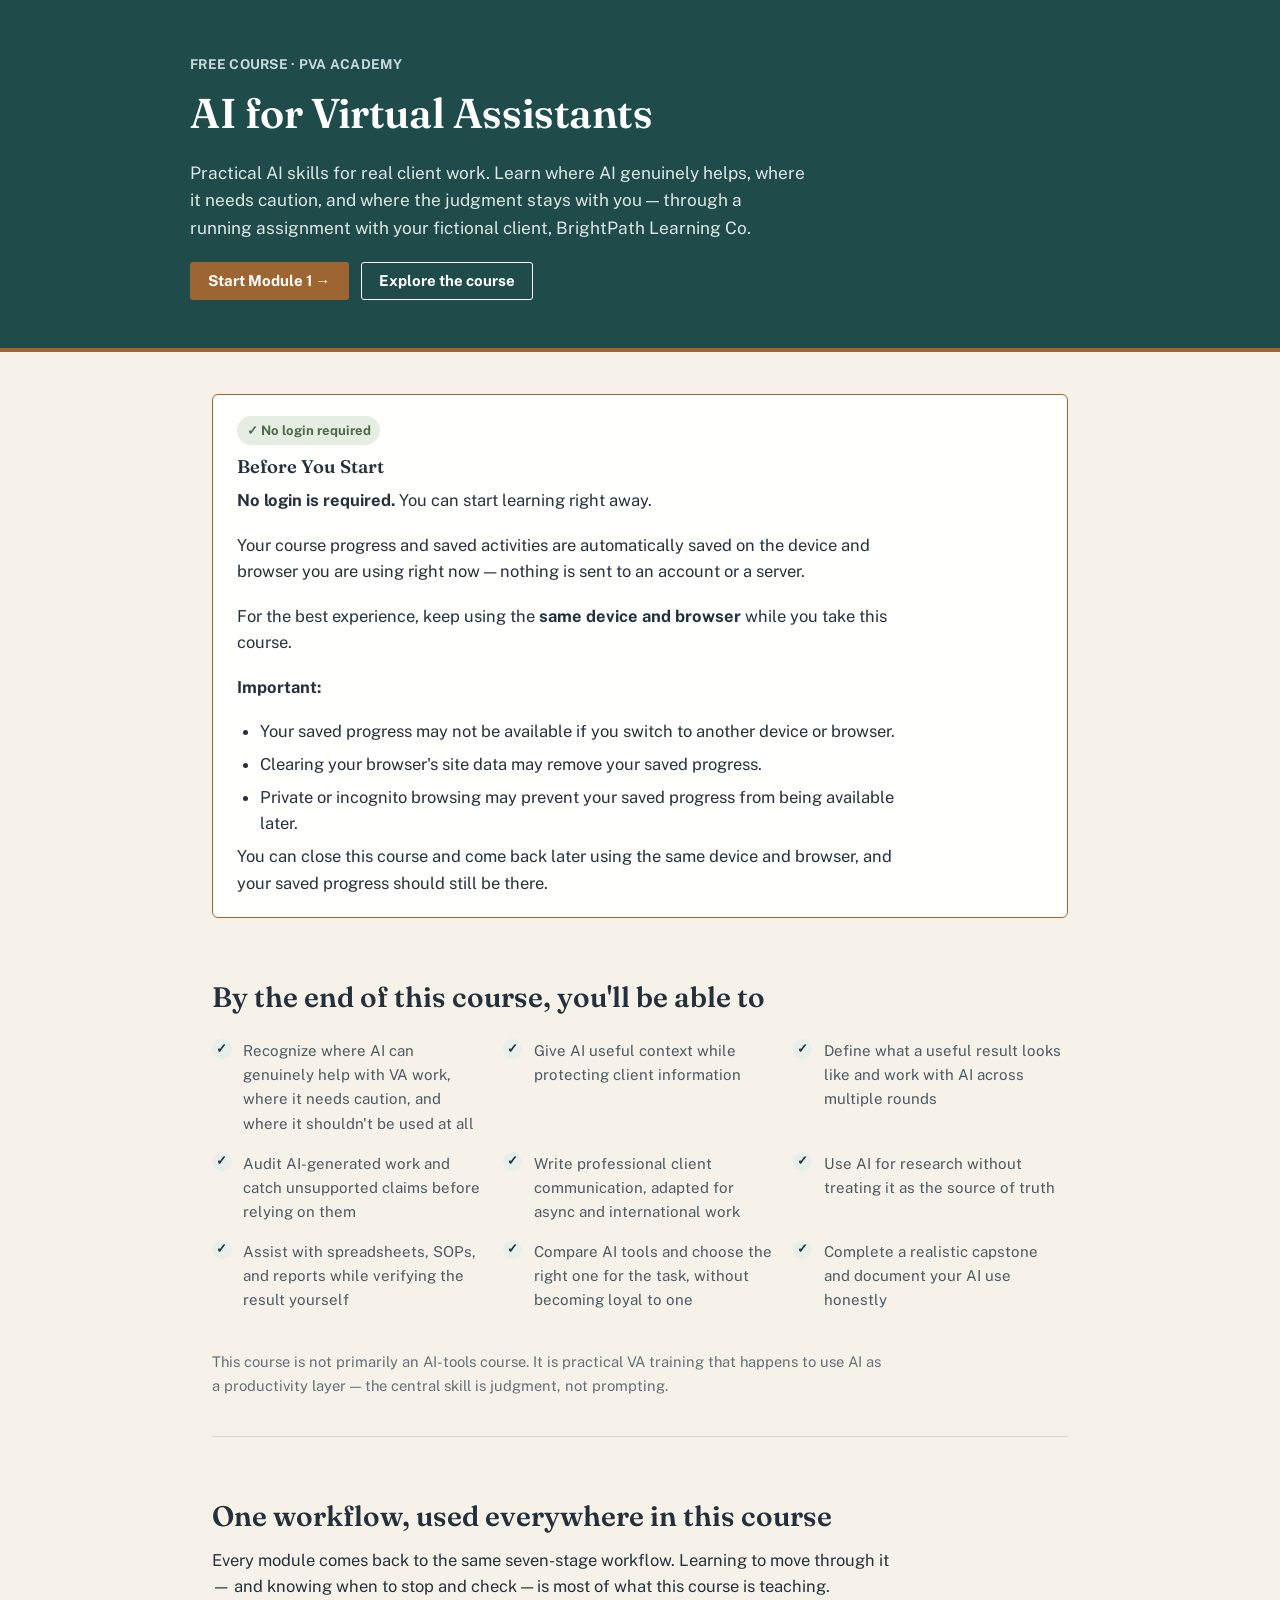
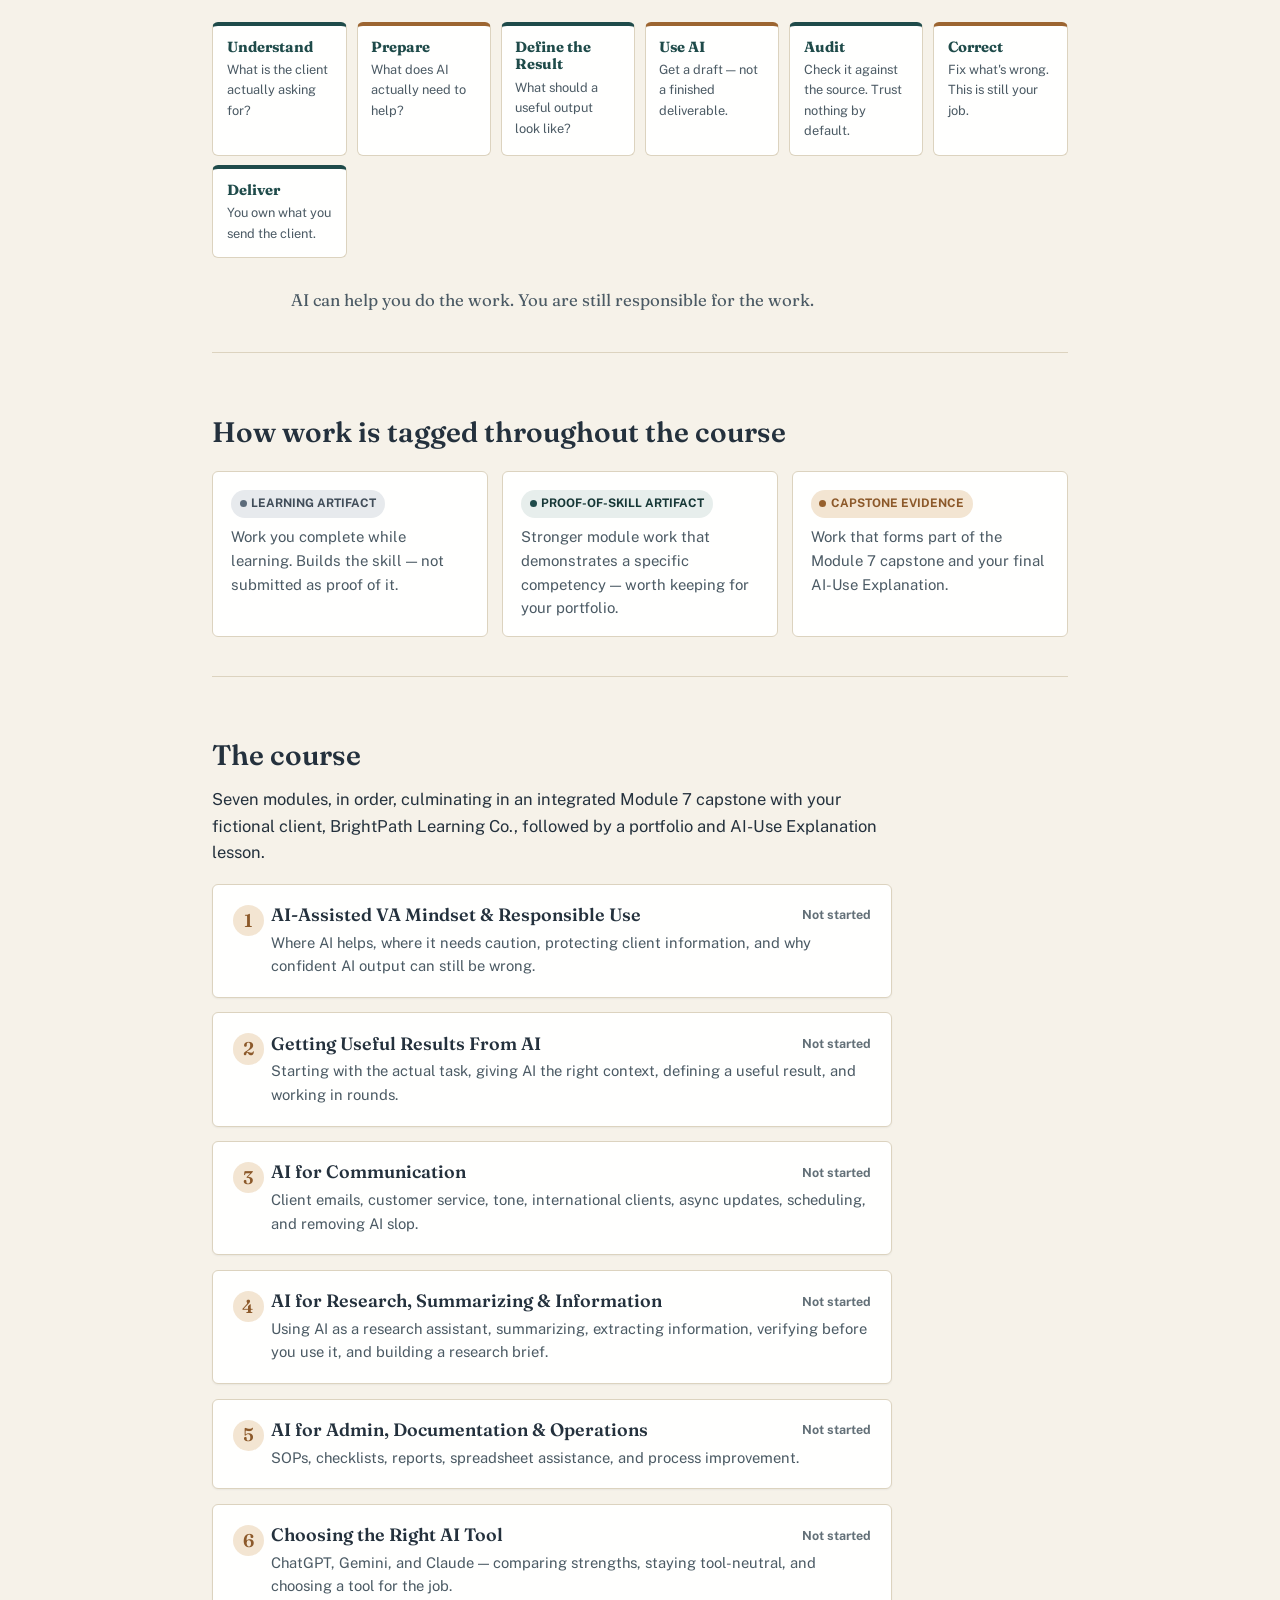
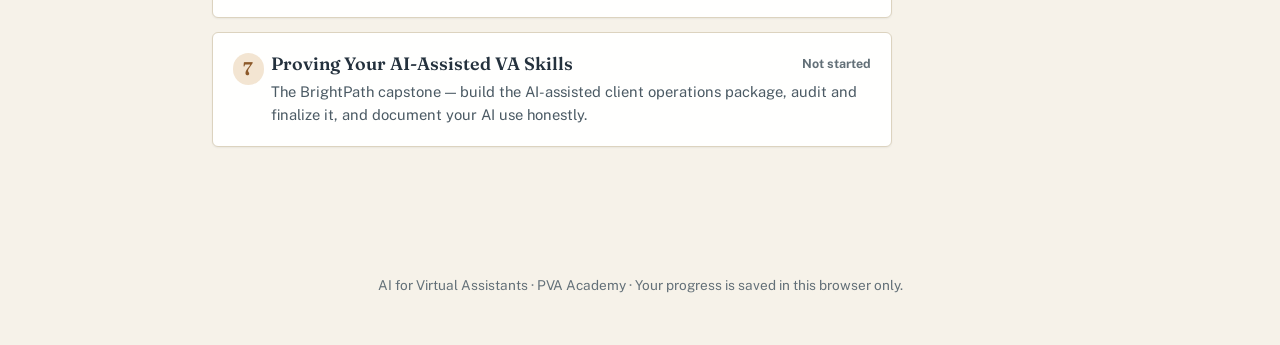
==== commit 1da3317c: "Add files via upload" ====
--- a/index.html
+++ b/index.html
@@ -17,7 +17,7 @@
     <p class="lede">Practical AI skills for real client work. Learn where AI genuinely helps, where it needs caution, and where the judgment stays with you — through a running assignment with your fictional client, BrightPath Learning Co.</p>
     <div class="btn-row">
       <a class="btn btn-brass" href="module-1/">Start Module 1 →</a>
-      <a class="btn btn-secondary" style="border-color:#fff;color:#fff" href="#modules">See the course map</a>
+      <a class="btn btn-secondary" style="border-color:#fff;color:#fff" href="#modules">Explore the course</a>
     </div>
   </div>
 </header>
--- a/shared/course.css
+++ b/shared/course.css
@@ -234,6 +234,12 @@
 .decision-opt[data-v="AI_HELP"] input:checked + label{ background: var(--ai-help); }
 .decision-opt[data-v="CAUTION"] input:checked + label{ background: var(--caution); }
 .decision-opt[data-v="HUMAN"] input:checked + label{ background: var(--human); }
+.decision-opt[data-v="KEEP"] input:checked + label{ background: var(--verify); }
+.decision-opt[data-v="CORRECT"] input:checked + label{ background: var(--caution); }
+.decision-opt[data-v="REJECT"] input:checked + label{ background: var(--human); }
+.decision-opt[data-v="FACT"] input:checked + label{ background: var(--verify); }
+.decision-opt[data-v="ASSUMPTION"] input:checked + label{ background: var(--caution); }
+.decision-opt[data-v="UNSUPPORTED"] input:checked + label{ background: var(--human); }
 
 .feedback{ border-radius: var(--radius-lg); padding: .9rem 1.1rem; margin-top:.8rem; font-size:.94rem; display:none; }
 .feedback.show{ display:block; }
